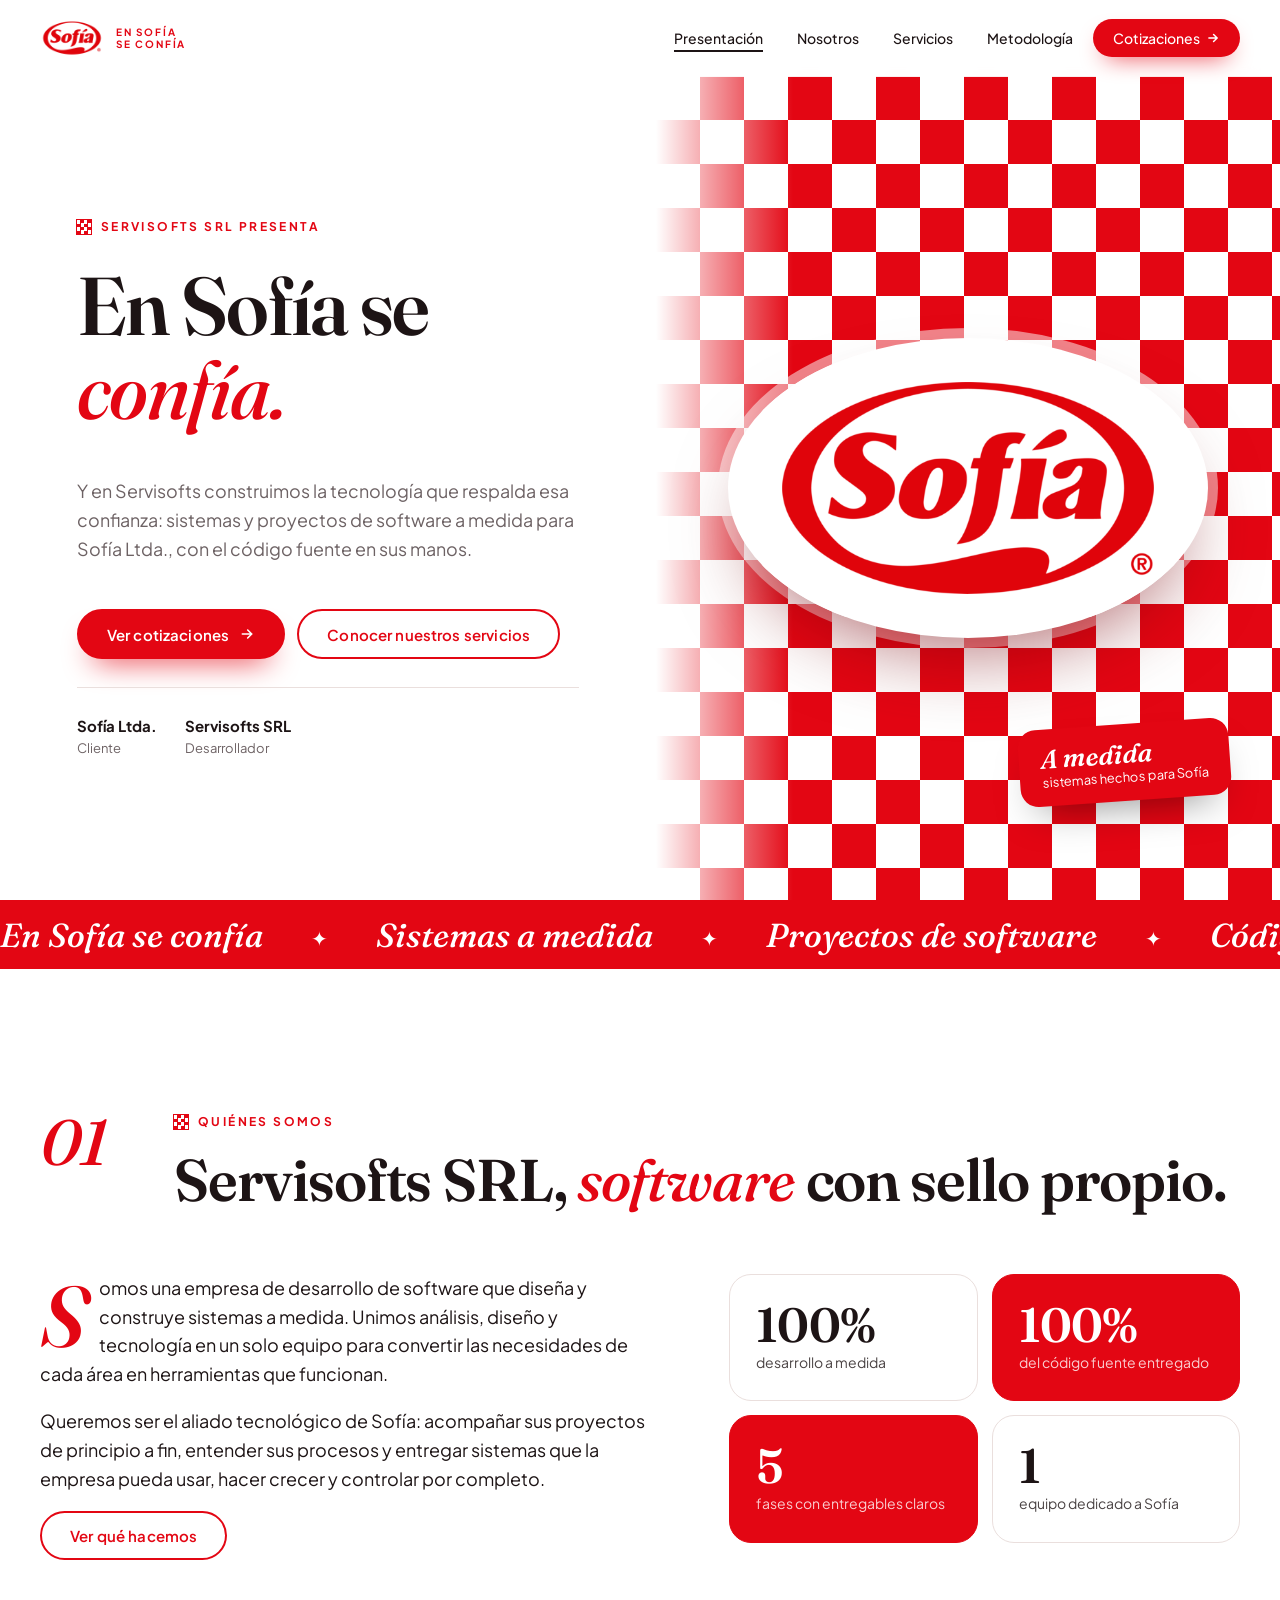
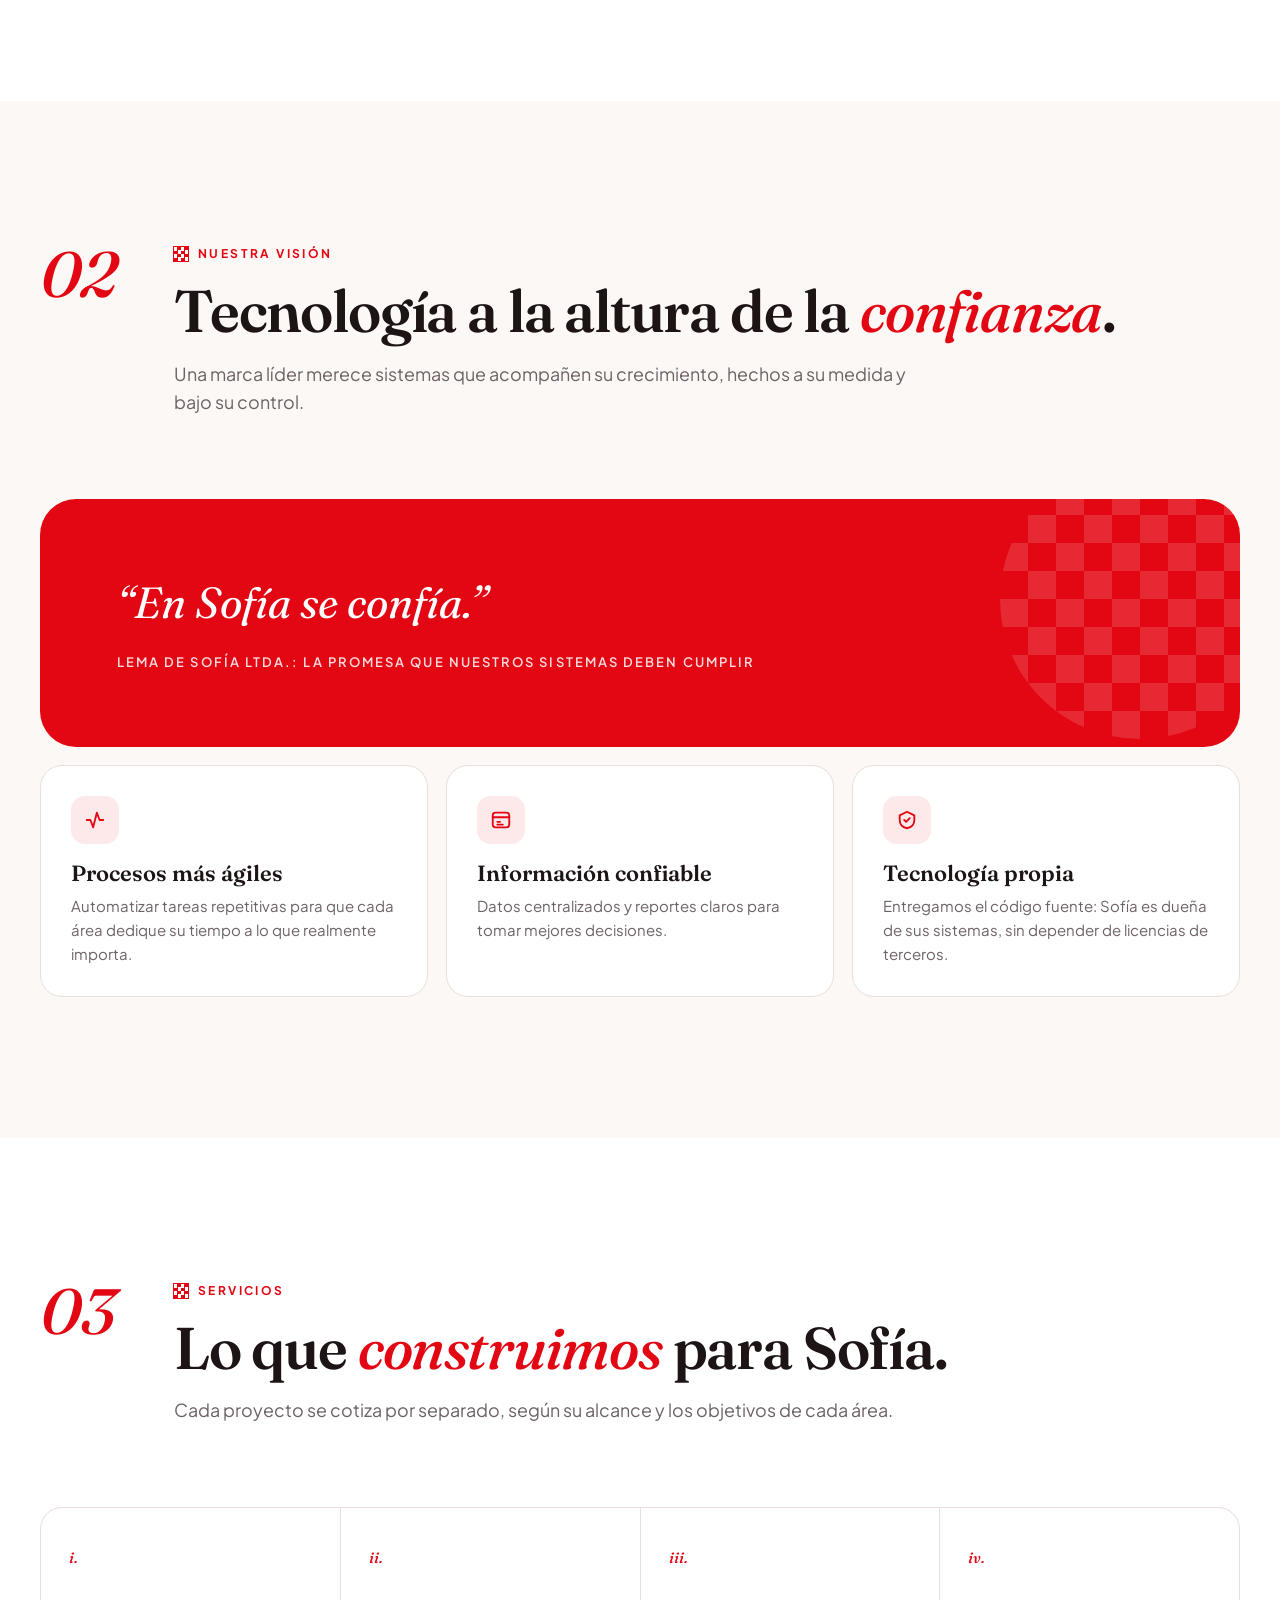
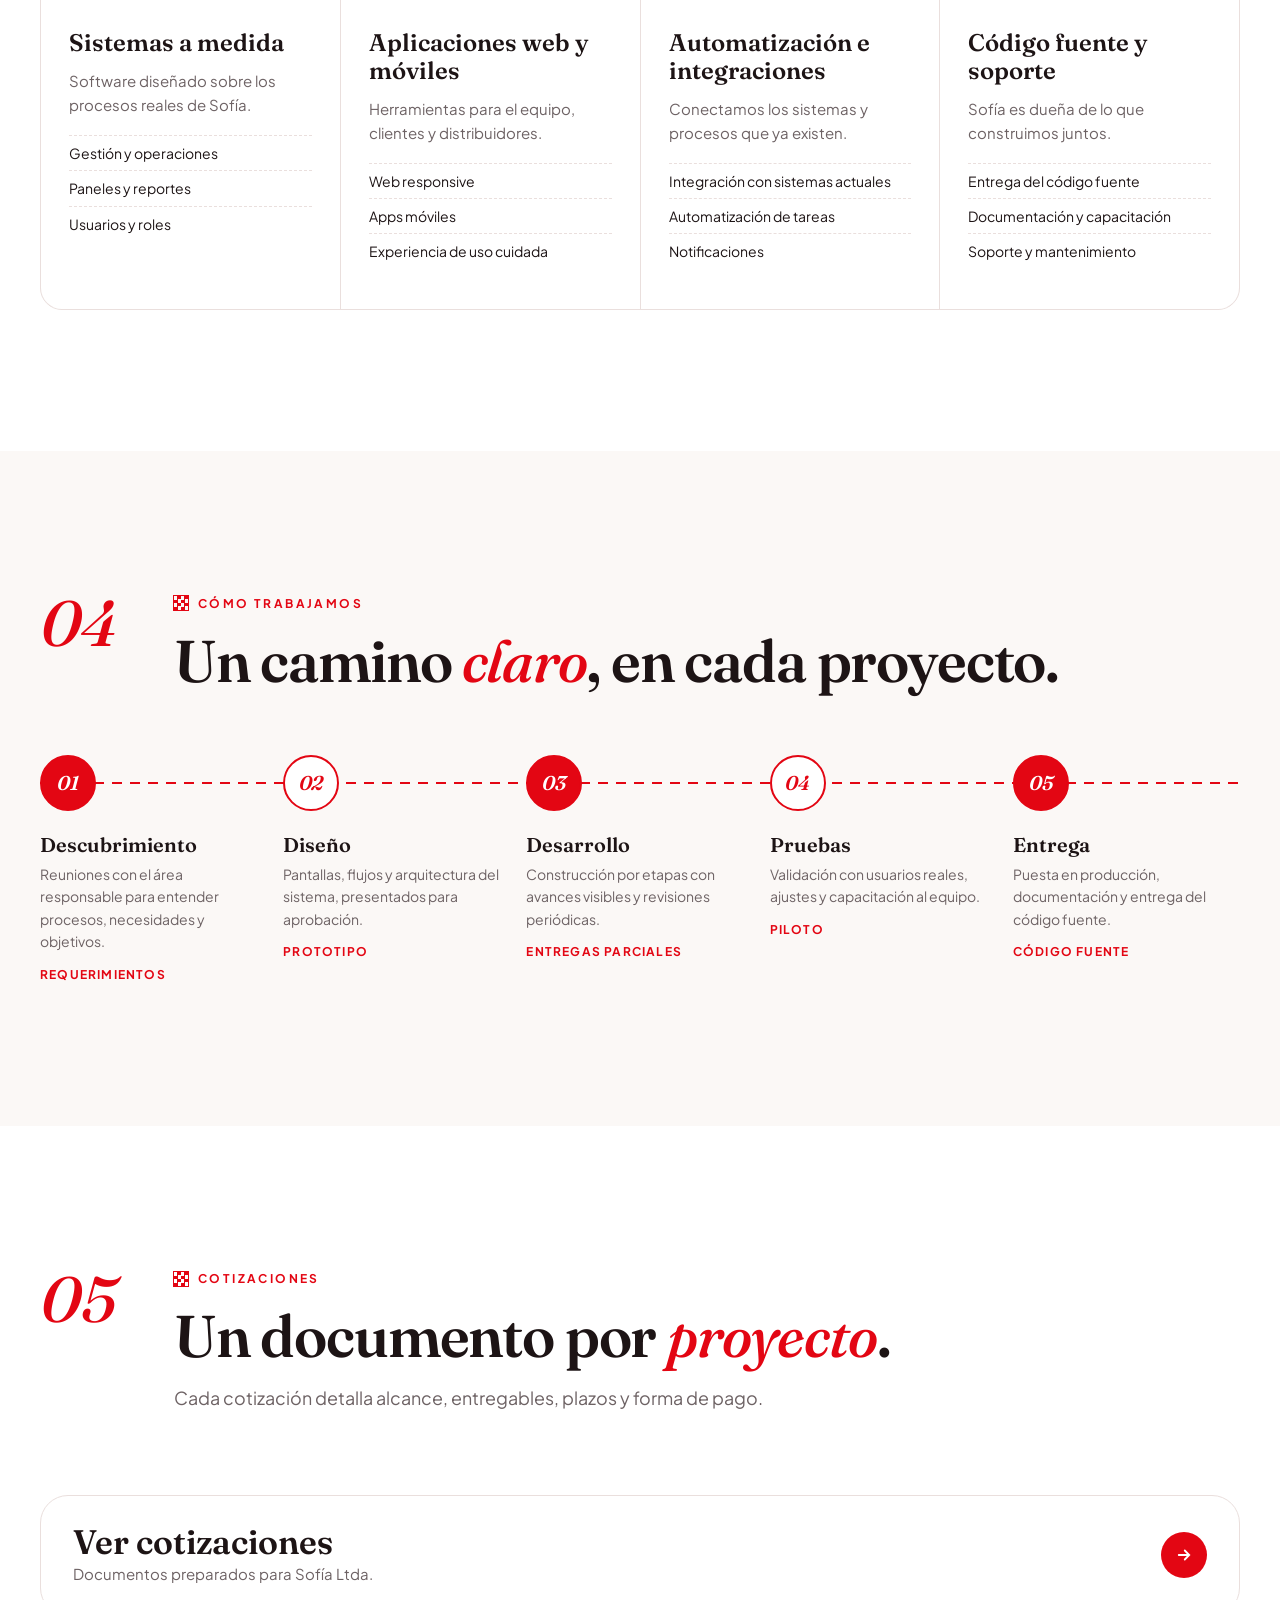
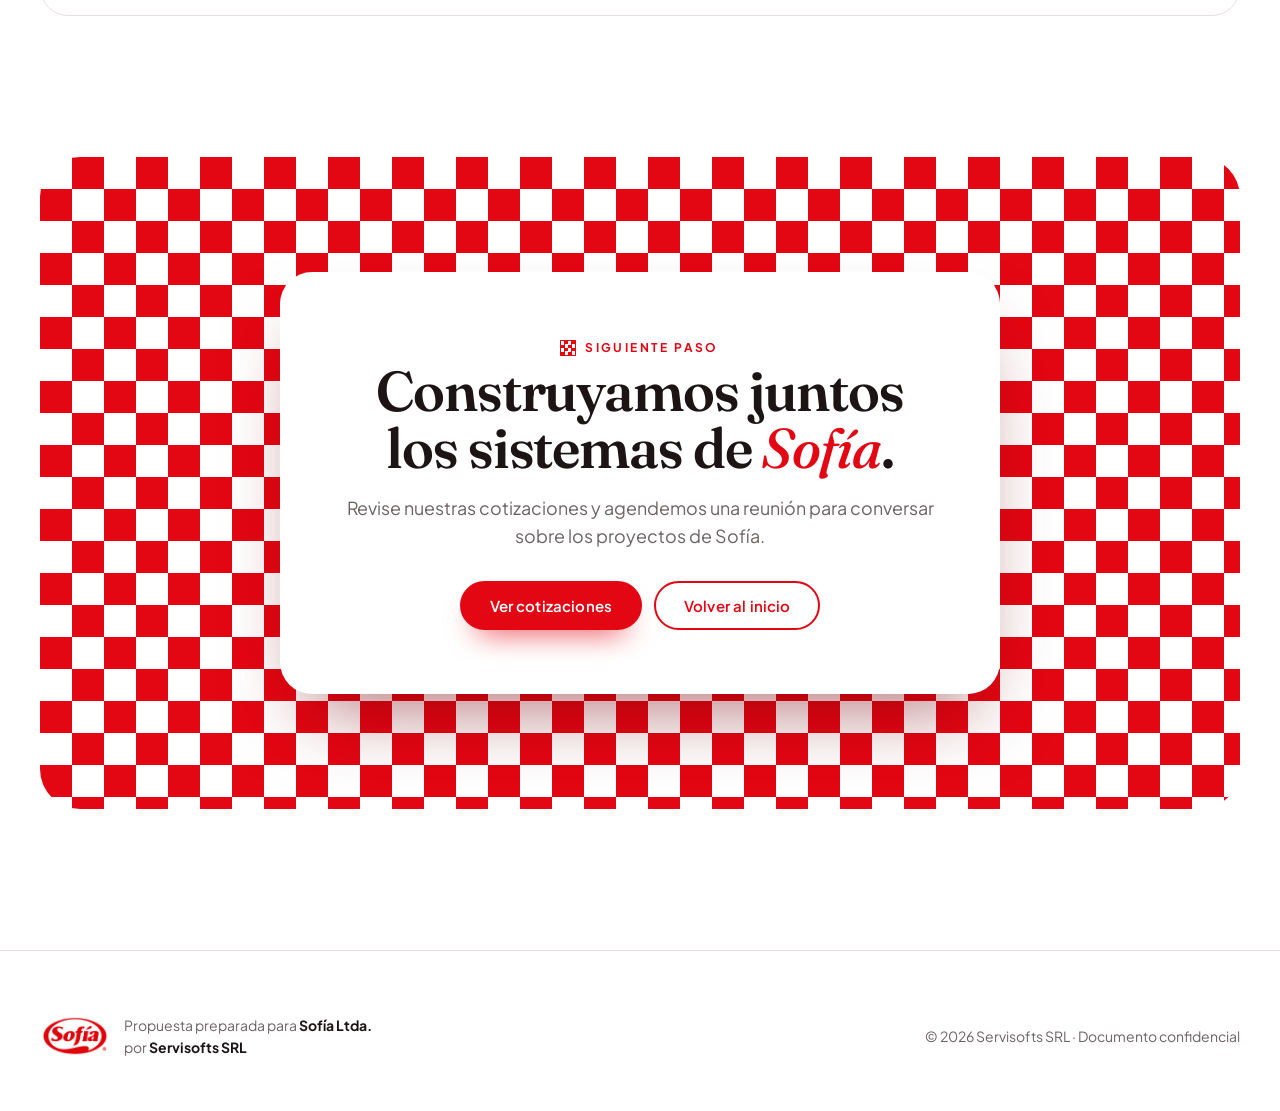
==== index.html @ 91296dd4 "cambios" ====
<!DOCTYPE html>
<html lang="es" translate="no">
<head>
  <meta charset="UTF-8">
  <meta name="google" content="notranslate">
  <meta name="viewport" content="width=device-width, initial-scale=1.0, viewport-fit=cover">
  <title>Servisofts × Sofía | Propuesta</title>
  <meta name="description" content="Servisofts SRL: sistemas y proyectos de software a medida para Sofía Ltda.">
  <link rel="icon" href="image/logo.png">
  <link rel="preconnect" href="https://fonts.googleapis.com">
  <link rel="preconnect" href="https://fonts.gstatic.com" crossorigin>
  <link href="https://fonts.googleapis.com/css2?family=Fraunces:ital,opsz,wght@0,9..144,400..700;1,9..144,400..700&family=Plus+Jakarta+Sans:wght@400;500;600;700&display=swap" rel="stylesheet">
  <link rel="stylesheet" href="style.css">
</head>
<body>

  <!-- ============ NAV ============ -->
  <header class="nav">
    <div class="wrap nav__inner">
      <a class="nav__brand" href="index.html" aria-label="Inicio">
        <img src="image/logo.png" alt="Sofía">
        <small>En Sofía<br>se confía</small>
      </a>

      <button class="nav__toggle" aria-label="Abrir menú" aria-expanded="false">
        <svg width="20" height="20" viewBox="0 0 24 24" fill="none" stroke="currentColor" stroke-width="2.4" stroke-linecap="round"><path d="M4 7h16M4 12h16M4 17h10"/></svg>
      </button>

      <ul class="nav__links">
        <li><a href="#presentacion" aria-current="page">Presentación</a></li>
        <li><a href="#nosotros">Nosotros</a></li>
        <li><a href="#servicios">Servicios</a></li>
        <li><a href="#metodologia">Metodología</a></li>
        <li><a class="nav__cta" href="cotizaciones/index.html">Cotizaciones
            <svg width="14" height="14" viewBox="0 0 24 24" fill="none" stroke="currentColor" stroke-width="2.6" stroke-linecap="round"><path d="M5 12h14M13 6l6 6-6 6"/></svg></a></li>
      </ul>
    </div>
  </header>

  <main>

    <!-- ============ HERO ============ -->
    <section class="hero" id="presentacion">
      <div class="hero__copy">
        <span class="eyebrow reveal">Servisofts SRL presenta</span>
        <h1 class="display hero__title reveal" data-delay="1">
          En Sofía se <em>confía.</em>
        </h1>
        <p class="lead reveal" data-delay="2">
          Y en Servisofts construimos la tecnología que respalda esa confianza: sistemas y proyectos
          de software a medida para Sofía Ltda., con el código fuente en sus manos.
        </p>
        <div class="hero__actions reveal" data-delay="3">
          <a class="btn btn--red" href="cotizaciones/index.html">
            Ver cotizaciones
            <svg width="16" height="16" viewBox="0 0 24 24" fill="none" stroke="currentColor" stroke-width="2.4" stroke-linecap="round"><path d="M5 12h14M13 6l6 6-6 6"/></svg>
          </a>
          <a class="btn btn--ghost" href="#servicios">Conocer nuestros servicios</a>
        </div>
        <div class="hero__meta reveal" data-delay="3">
          <div><b>Sofía Ltda.</b>Cliente</div>
          <div><b>Servisofts SRL</b>Desarrollador</div>
        </div>
      </div>

      <div class="hero__art checker checker--drift" aria-hidden="true">
        <div class="hero__oval"><img src="image/logo.png" alt=""></div>
        <div class="hero__badge"><b>A medida</b>sistemas hechos para Sofía</div>
      </div>
    </section>

    <!-- ============ CINTA ============ -->
    <div class="ribbon" aria-hidden="true">
      <div class="ribbon__track">
        <span>En Sofía se confía</span><span>Sistemas a medida</span><span>Proyectos de software</span><span>Código fuente para Sofía</span><span>Servisofts SRL</span>
        <span>En Sofía se confía</span><span>Sistemas a medida</span><span>Proyectos de software</span><span>Código fuente para Sofía</span><span>Servisofts SRL</span>
      </div>
    </div>

    <!-- ============ NOSOTROS ============ -->
    <section class="section" id="nosotros">
      <div class="wrap">
        <div class="section__head reveal">
          <span class="section__num">01</span>
          <div>
            <span class="eyebrow">Quiénes somos</span>
            <h2 class="display">Servisofts SRL, <em>software</em> con sello propio.</h2>
          </div>
        </div>

        <div class="about">
          <div class="about__text reveal">
            <p>Somos una empresa de desarrollo de software que diseña y construye sistemas a medida. Unimos análisis, diseño y tecnología en un solo equipo para convertir las necesidades de cada área en herramientas que funcionan.</p>
            <p>Queremos ser el aliado tecnológico de Sofía: acompañar sus proyectos de principio a fin, entender sus procesos y entregar sistemas que la empresa pueda usar, hacer crecer y controlar por completo.</p>
            <a class="btn btn--ghost" href="#servicios">Ver qué hacemos</a>
          </div>
          <div class="stats reveal" data-delay="2">
            <div class="stat"><b>100%</b><span>desarrollo a medida</span></div>
            <div class="stat"><b>100%</b><span>del código fuente entregado</span></div>
            <div class="stat"><b>5</b><span>fases con entregables claros</span></div>
            <div class="stat"><b>1</b><span>equipo dedicado a Sofía</span></div>
          </div>
        </div>
      </div>
    </section>

    <!-- ============ VISIÓN ============ -->
    <section class="section section--paper" id="vision">
      <div class="wrap">
        <div class="section__head reveal">
          <span class="section__num">02</span>
          <div>
            <span class="eyebrow">Nuestra visión</span>
            <h2 class="display">Tecnología a la altura de la <em>confianza</em>.</h2>
            <p class="lead">Una marca líder merece sistemas que acompañen su crecimiento, hechos a su medida y bajo su control.</p>
          </div>
        </div>

        <blockquote class="quote reveal">
          <p>“En Sofía se confía.”</p>
          <cite>Lema de Sofía Ltda.: la promesa que nuestros sistemas deben cumplir</cite>
        </blockquote>

        <div class="goals">
          <article class="goal reveal">
            <div class="goal__icon"><svg width="22" height="22" viewBox="0 0 24 24" fill="none" stroke="currentColor" stroke-width="2" stroke-linecap="round" stroke-linejoin="round"><path d="M3 12h4l3 8 4-16 3 8h4"/></svg></div>
            <h3>Procesos más ágiles</h3>
            <p>Automatizar tareas repetitivas para que cada área dedique su tiempo a lo que realmente importa.</p>
          </article>
          <article class="goal reveal" data-delay="1">
            <div class="goal__icon"><svg width="22" height="22" viewBox="0 0 24 24" fill="none" stroke="currentColor" stroke-width="2" stroke-linecap="round" stroke-linejoin="round"><rect x="3" y="4" width="18" height="16" rx="3"/><path d="M3 9h18M8 14h3M8 17h6"/></svg></div>
            <h3>Información confiable</h3>
            <p>Datos centralizados y reportes claros para tomar mejores decisiones.</p>
          </article>
          <article class="goal reveal" data-delay="2">
            <div class="goal__icon"><svg width="22" height="22" viewBox="0 0 24 24" fill="none" stroke="currentColor" stroke-width="2" stroke-linecap="round" stroke-linejoin="round"><path d="M12 3l8 4v5c0 5-3.5 8-8 9-4.5-1-8-4-8-9V7z"/><path d="M9 12l2 2 4-4"/></svg></div>
            <h3>Tecnología propia</h3>
            <p>Entregamos el código fuente: Sofía es dueña de sus sistemas, sin depender de licencias de terceros.</p>
          </article>
        </div>
      </div>
    </section>

    <!-- ============ SERVICIOS ============ -->
    <section class="section" id="servicios">
      <div class="wrap">
        <div class="section__head reveal">
          <span class="section__num">03</span>
          <div>
            <span class="eyebrow">Servicios</span>
            <h2 class="display">Lo que <em>construimos</em> para Sofía.</h2>
            <p class="lead">Cada proyecto se cotiza por separado, según su alcance y los objetivos de cada área.</p>
          </div>
        </div>

        <div class="services reveal">
          <article class="service">
            <span class="service__n">i.</span>
            <h3>Sistemas a medida</h3>
            <p>Software diseñado sobre los procesos reales de Sofía.</p>
            <ul><li>Gestión y operaciones</li><li>Paneles y reportes</li><li>Usuarios y roles</li></ul>
          </article>
          <article class="service">
            <span class="service__n">ii.</span>
            <h3>Aplicaciones web y móviles</h3>
            <p>Herramientas para el equipo, clientes y distribuidores.</p>
            <ul><li>Web responsive</li><li>Apps móviles</li><li>Experiencia de uso cuidada</li></ul>
          </article>
          <article class="service">
            <span class="service__n">iii.</span>
            <h3>Automatización e integraciones</h3>
            <p>Conectamos los sistemas y procesos que ya existen.</p>
            <ul><li>Integración con sistemas actuales</li><li>Automatización de tareas</li><li>Notificaciones</li></ul>
          </article>
          <article class="service">
            <span class="service__n">iv.</span>
            <h3>Código fuente y soporte</h3>
            <p>Sofía es dueña de lo que construimos juntos.</p>
            <ul><li>Entrega del código fuente</li><li>Documentación y capacitación</li><li>Soporte y mantenimiento</li></ul>
          </article>
        </div>
      </div>
    </section>

    <!-- ============ METODOLOGÍA ============ -->
    <section class="section section--paper" id="metodologia">
      <div class="wrap">
        <div class="section__head reveal">
          <span class="section__num">04</span>
          <div>
            <span class="eyebrow">Cómo trabajamos</span>
            <h2 class="display">Un camino <em>claro</em>, en cada proyecto.</h2>
          </div>
        </div>

        <div class="steps">
          <div class="step reveal"><span class="step__dot"></span><h3>Descubrimiento</h3><p>Reuniones con el área responsable para entender procesos, necesidades y objetivos.</p><small>Requerimientos</small></div>
          <div class="step reveal" data-delay="1"><span class="step__dot"></span><h3>Diseño</h3><p>Pantallas, flujos y arquitectura del sistema, presentados para aprobación.</p><small>Prototipo</small></div>
          <div class="step reveal" data-delay="2"><span class="step__dot"></span><h3>Desarrollo</h3><p>Construcción por etapas con avances visibles y revisiones periódicas.</p><small>Entregas parciales</small></div>
          <div class="step reveal" data-delay="3"><span class="step__dot"></span><h3>Pruebas</h3><p>Validación con usuarios reales, ajustes y capacitación al equipo.</p><small>Piloto</small></div>
          <div class="step reveal" data-delay="3"><span class="step__dot"></span><h3>Entrega</h3><p>Puesta en producción, documentación y entrega del código fuente.</p><small>Código fuente</small></div>
        </div>
      </div>
    </section>

    <!-- ============ COTIZACIONES ============ -->
    <section class="section" id="cotizaciones">
      <div class="wrap">
        <div class="section__head reveal">
          <span class="section__num">05</span>
          <div>
            <span class="eyebrow">Cotizaciones</span>
            <h2 class="display">Un documento por <em>proyecto</em>.</h2>
            <p class="lead">Cada cotización detalla alcance, entregables, plazos y forma de pago.</p>
          </div>
        </div>

        <a class="quote-link reveal" href="cotizaciones/index.html">
          <span class="quote-link__text"><b>Ver cotizaciones</b><span>Documentos preparados para Sofía Ltda.</span></span>
          <span class="qcard__arrow"><svg width="18" height="18" viewBox="0 0 24 24" fill="none" stroke="currentColor" stroke-width="2.4" stroke-linecap="round"><path d="M5 12h14M13 6l6 6-6 6"/></svg></span>
        </a>
      </div>
    </section>

    <!-- ============ CTA ============ -->
    <section class="section" style="padding-top:0">
      <div class="wrap">
        <div class="cta checker checker--drift reveal">
          <div class="cta__panel">
            <span class="eyebrow">Siguiente paso</span>
            <h2 class="display">Construyamos juntos los sistemas de <em>Sofía</em>.</h2>
            <p class="lead">Revise nuestras cotizaciones y agendemos una reunión para conversar sobre los proyectos de Sofía.</p>
            <div class="cta__contact">
              <a class="btn btn--red" href="cotizaciones/index.html">Ver cotizaciones</a>
              <a class="btn btn--ghost" href="#presentacion">Volver al inicio</a>
            </div>
          </div>
        </div>
      </div>
    </section>

  </main>

  <footer class="footer">
    <div class="wrap footer__inner">
      <div class="footer__brand">
        <img src="image/logo.png" alt="Sofía">
        <div>Propuesta preparada para <b>Sofía Ltda.</b><br>por <b>Servisofts SRL</b></div>
      </div>
      <div>© <span data-year>2026</span> Servisofts SRL · Documento confidencial</div>
    </div>
  </footer>

  <script src="index.js"></script>
</body>
</html>
---- style.css ----
/* ==========================================================
   Servisofts × Sofía — Propuesta
   Paleta: rojo Sofía + blanco, con el damero del backdrop
   ========================================================== */

:root {
  --red: #e30613;
  --red-deep: #b8000c;
  --red-ink: #7a0008;
  --white: #ffffff;
  --paper: #fbf8f6;
  --ink: #1d1415;
  --muted: #6d6264;
  --line: #eadfdd;
  --radius: 22px;
  --pill: 999px;
  --max: 1200px;
  --display: "Fraunces", Georgia, "Times New Roman", serif;
  --sans: "Plus Jakarta Sans", system-ui, -apple-system, "Segoe UI", sans-serif;
  --ease: cubic-bezier(.2, .7, .1, 1);
  --check: 72px;
}

*, *::before, *::after { box-sizing: border-box; }

html { scroll-behavior: smooth; scroll-padding-top: 90px; }

body {
  margin: 0;
  overflow-x: hidden;
  font-family: var(--sans);
  color: var(--ink);
  background: var(--white);
  line-height: 1.6;
  -webkit-font-smoothing: antialiased;
}

img { max-width: 100%; display: block; }
a { color: inherit; }

.wrap { width: min(var(--max), 100% - 40px); margin-inline: auto; }

/* ---------- Damero (patrón del backdrop) ---------- */
.checker {
  background:
    conic-gradient(var(--red) 25%, var(--white) 0 50%, var(--red) 0 75%, var(--white) 0)
    0 0 / var(--check) var(--check);
}
.checker--drift { animation: drift 18s linear infinite; }
@keyframes drift { to { background-position: var(--check) var(--check); } }

/* ---------- Navegación ---------- */
.nav {
  position: fixed;
  inset: 0 0 auto 0;
  z-index: 50;
  padding-top: env(safe-area-inset-top, 0px);
  background: rgba(255, 255, 255, .86);
  backdrop-filter: saturate(1.4) blur(14px);
  -webkit-backdrop-filter: saturate(1.4) blur(14px);
  border-bottom: 1px solid transparent;
  transition: border-color .3s, box-shadow .3s;
}
.nav.is-scrolled { border-color: var(--line); box-shadow: 0 8px 30px -18px rgba(122, 0, 8, .35); }

.nav__inner {
  display: flex;
  align-items: center;
  gap: 28px;
  height: 76px;
}
.nav__brand { display: flex; align-items: center; gap: 12px; text-decoration: none; }
.nav__brand img { width: 64px; height: auto; margin: -8px 0; }
.nav__brand small {
  font-size: 10px;
  letter-spacing: .18em;
  text-transform: uppercase;
  color: var(--red);
  font-weight: 700;
  line-height: 1.25;
}

.nav__links {
  display: flex;
  align-items: center;
  gap: 6px;
  margin-left: auto;
  list-style: none;
  padding: 0;
  margin-block: 0;
}
.nav__links > li { position: relative; }
.nav__links a,
.nav__links button {
  display: inline-flex;
  align-items: center;
  gap: 6px;
  padding: 10px 14px;
  font: 500 14px/1 var(--sans);
  color: var(--ink);
  text-decoration: none;
  background: none;
  border: 0;
  border-radius: var(--pill);
  cursor: pointer;
  transition: color .2s, background .2s;
}
.nav__links a:hover,
.nav__links button:hover { color: var(--red); }
.nav__links a[aria-current="page"] {
  text-decoration: underline;
  text-underline-offset: 6px;
  text-decoration-thickness: 2px;
}

.nav__cta {
  background: var(--red) !important;
  color: var(--white) !important;
  padding: 12px 20px !important;
  box-shadow: 0 10px 24px -12px var(--red);
}
.nav__cta:hover { background: var(--red-deep) !important; }
.nav__cta svg { transition: transform .3s var(--ease); }
.has-menu.is-open .nav__cta svg { transform: rotate(180deg); }

/* Menú desplegable de cotizaciones */
.menu {
  position: absolute;
  right: 0;
  top: calc(100% + 12px);
  width: 340px;
  padding: 10px;
  background: var(--white);
  border: 1px solid var(--line);
  border-radius: 18px;
  box-shadow: 0 30px 60px -30px rgba(122, 0, 8, .45);
  opacity: 0;
  visibility: hidden;
  transform: translateY(-6px);
  transition: opacity .25s, transform .25s var(--ease), visibility .25s;
}
.has-menu.is-open .menu { opacity: 1; visibility: visible; transform: none; }
.menu__head {
  padding: 10px 12px 12px;
  font-size: 11px;
  letter-spacing: .16em;
  text-transform: uppercase;
  color: var(--muted);
  font-weight: 700;
}
.menu a {
  display: grid !important;
  grid-template-columns: 40px 1fr;
  gap: 12px;
  align-items: center;
  padding: 10px 12px !important;
  border-radius: 12px !important;
  line-height: 1.3 !important;
}
.menu a:hover { background: var(--paper); color: var(--ink) !important; }
.menu a b { display: block; font-weight: 600; font-size: 14px; }
.menu a span { font-size: 12px; color: var(--muted); }
.menu__num {
  width: 40px;
  height: 40px;
  border-radius: 12px;
  display: grid;
  place-items: center;
  font: italic 600 16px var(--display);
  color: var(--white);
  background: var(--red);
}
.menu__all {
  display: flex !important;
  justify-content: center;
  margin-top: 6px;
  color: var(--red) !important;
  font-weight: 600 !important;
  border-top: 1px solid var(--line);
  border-radius: 0 !important;
  padding-top: 14px !important;
}
.menu__all:hover { background: none !important; }

.nav__toggle {
  display: none;
  margin-left: auto;
  width: 44px;
  height: 44px;
  border: 0;
  border-radius: 50%;
  background: var(--red);
  color: var(--white);
  cursor: pointer;
}

/* ---------- Botones ---------- */
.btn {
  display: inline-flex;
  align-items: center;
  gap: 10px;
  padding: 15px 28px;
  font: 600 15px/1 var(--sans);
  letter-spacing: .01em;
  border-radius: var(--pill);
  text-decoration: none;
  border: 2px solid var(--red);
  transition: background .25s, color .25s, transform .25s var(--ease), box-shadow .25s;
}
.btn--red { background: var(--red); color: var(--white); box-shadow: 0 16px 30px -16px var(--red); }
.btn--red:hover { background: var(--red-deep); border-color: var(--red-deep); transform: translateY(-2px); }
.btn--ghost { color: var(--red); background: var(--white); }
.btn--ghost:hover { background: var(--red); color: var(--white); }
.btn--white { background: var(--white); color: var(--red); border-color: var(--white); }
.btn--white:hover { transform: translateY(-2px); box-shadow: 0 16px 30px -16px rgba(0, 0, 0, .5); }

/* ---------- Tipografía ---------- */
.eyebrow {
  display: inline-flex;
  align-items: center;
  gap: 10px;
  font-size: 12px;
  font-weight: 700;
  letter-spacing: .2em;
  text-transform: uppercase;
  color: var(--red);
}
.eyebrow::before {
  content: "";
  width: 14px;
  height: 14px;
  background:
    conic-gradient(var(--red) 25%, transparent 0 50%, var(--red) 0 75%, transparent 0) 0 0 / 7px 7px;
  outline: 1px solid var(--red);
}

.display {
  font-family: var(--display);
  font-weight: 600;
  letter-spacing: -.02em;
  line-height: 1.02;
  margin: 0;
}
.display em { font-style: italic; color: var(--red); font-weight: 500; }

.lead { font-size: clamp(16px, 1.4vw, 19px); color: var(--muted); max-width: 58ch; }

/* ---------- Hero ---------- */
.hero {
  position: relative;
  min-height: 100svh;
  display: grid;
  grid-template-columns: minmax(0, 1.05fr) minmax(0, 1fr);
  padding-top: 76px;
  overflow: hidden;
}
.hero__copy {
  display: flex;
  flex-direction: column;
  justify-content: center;
  gap: 28px;
  padding: 60px clamp(20px, 6vw, 90px);
}
.hero__title { font-size: clamp(44px, 6.4vw, 96px); }
.hero__meta {
  display: flex;
  flex-wrap: wrap;
  gap: 28px;
  padding-top: 26px;
  border-top: 1px solid var(--line);
  font-size: 13px;
  color: var(--muted);
}
.hero__meta b { display: block; color: var(--ink); font-size: 15px; }
.hero__actions { display: flex; flex-wrap: wrap; gap: 12px; }

.hero__art { position: relative; --check: 88px; }
.hero__art::after {
  content: "";
  position: absolute;
  inset: 0;
  background: linear-gradient(90deg, var(--white) 0%, rgba(255, 255, 255, 0) 22%);
  pointer-events: none;
}
.hero__oval {
  position: absolute;
  left: 50%;
  top: 50%;
  width: min(78%, 480px);
  aspect-ratio: 1.6;
  translate: -50% -50%;
  display: grid;
  place-items: center;
  background: var(--white);
  border-radius: 50%;
  box-shadow: 0 40px 80px -30px rgba(122, 0, 8, .6), 0 0 0 10px rgba(255, 255, 255, .5);
  z-index: 1;
  overflow: hidden;
  animation: float 7s ease-in-out infinite;
}
.hero__oval img {
  position: absolute;
  inset: 0;
  width: 100%;
  height: 100%;
  object-fit: cover;          /* recorta el blanco sobrante del PNG cuadrado */
  transform: scale(.86);      /* margen para que el óvalo del logo respire */
}
@keyframes float { 50% { transform: translateY(-12px) rotate(-1.5deg); } }

.hero__badge {
  position: absolute;
  z-index: 2;
  right: 8%;
  bottom: 12%;
  padding: 16px 22px;
  background: var(--red);
  color: var(--white);
  border-radius: 18px;
  font-size: 13px;
  line-height: 1.3;
  box-shadow: 0 20px 40px -20px rgba(0, 0, 0, .5);
  rotate: -4deg;
}
.hero__badge b { display: block; font: italic 600 26px/1.1 var(--display); }

/* ---------- Cinta ---------- */
.ribbon {
  background: var(--red);
  color: var(--white);
  overflow: hidden;
  padding: 18px 0;
}
.ribbon__track {
  display: flex;
  gap: 48px;
  width: max-content;
  animation: marquee 32s linear infinite;
  font: italic 500 clamp(22px, 2.6vw, 34px)/1 var(--display);
  white-space: nowrap;
}
.ribbon__track span::after { content: "✦"; margin-left: 48px; font-style: normal; font-size: .6em; vertical-align: middle; }
@keyframes marquee { to { transform: translateX(-50%); } }

/* ---------- Secciones ---------- */
.section { padding-block: clamp(80px, 11vw, 150px); }
.section--paper { background: var(--paper); }
.section__head {
  display: grid;
  grid-template-columns: 110px 1fr;
  gap: 24px;
  margin-bottom: 64px;
}
.section__num {
  font: italic 500 64px/1 var(--display);
  color: var(--red);
  -webkit-text-stroke: 0;
}
.section__head h2 { font-size: clamp(34px, 4.6vw, 64px); margin-top: 14px; }
.section__head .lead { margin-top: 18px; }

/* Nosotros */
.about {
  display: grid;
  grid-template-columns: 1.2fr 1fr;
  gap: clamp(30px, 6vw, 80px);
  align-items: start;
}
.about__text p { font-size: 18px; margin: 0 0 18px; }
.about__text p:first-child::first-letter {
  float: left;
  font: italic 600 86px/.8 var(--display);
  color: var(--red);
  margin: 8px 12px 0 0;
}
.stats { display: grid; grid-template-columns: 1fr 1fr; gap: 14px; }
.stat {
  padding: 26px;
  border-radius: var(--radius);
  background: var(--white);
  border: 1px solid var(--line);
}
.stat:nth-child(2), .stat:nth-child(3) { background: var(--red); color: var(--white); border-color: var(--red); }
.stat b { display: block; font: 600 48px/1 var(--display); letter-spacing: -.02em; }
.stat span { font-size: 14px; opacity: .8; }

/* Reto / citas */
.quote {
  position: relative;
  margin: 0;
  padding: clamp(40px, 6vw, 80px);
  border-radius: 36px;
  color: var(--white);
  background: var(--red);
  overflow: hidden;
}
.quote::before {
  content: "";
  position: absolute;
  right: -40px;
  top: -40px;
  width: 280px;
  height: 280px;
  --check: 56px;
  background:
    conic-gradient(rgba(255,255,255,.14) 25%, transparent 0 50%, rgba(255,255,255,.14) 0 75%, transparent 0)
    0 0 / var(--check) var(--check);
  border-radius: 50%;
}
.quote p {
  position: relative;
  margin: 0;
  font: italic 400 clamp(26px, 3.4vw, 46px)/1.2 var(--display);
  max-width: 24ch;
}
.quote cite { position: relative; display: block; margin-top: 26px; font: normal 600 13px var(--sans); letter-spacing: .16em; text-transform: uppercase; opacity: .85; }

.goals { display: grid; grid-template-columns: repeat(3, 1fr); gap: 18px; margin-top: 18px; }
.goal { padding: 30px; border: 1px solid var(--line); border-radius: var(--radius); background: var(--white); }
.goal h3 { margin: 16px 0 8px; font: 600 22px/1.2 var(--display); }
.goal p { margin: 0; color: var(--muted); font-size: 15px; }
.goal__icon {
  width: 48px; height: 48px;
  display: grid; place-items: center;
  border-radius: 14px;
  background: #fde9ea;
  color: var(--red);
}

/* Servicios */
.services { display: grid; grid-template-columns: repeat(4, 1fr); gap: 1px; background: var(--line); border: 1px solid var(--line); border-radius: var(--radius); overflow: hidden; }
.service {
  position: relative;
  padding: 36px 28px 40px;
  background: var(--white);
  transition: background .35s, color .35s;
  isolation: isolate;
}
.service::after {
  content: "";
  position: absolute;
  inset: auto 0 0 0;
  height: 6px;
  --check: 12px;
  background: conic-gradient(var(--red) 25%, var(--white) 0 50%, var(--red) 0 75%, var(--white) 0) 0 0 / var(--check) var(--check);
  transform: scaleX(0);
  transform-origin: left;
  transition: transform .5s var(--ease);
}
.service:hover::after { transform: scaleX(1); }
.service__n { font: italic 500 15px var(--display); color: var(--red); }
.service h3 { font: 600 24px/1.15 var(--display); margin: 60px 0 12px; }
.service p { margin: 0; font-size: 15px; color: var(--muted); }
.service ul { margin: 18px 0 0; padding: 0; list-style: none; font-size: 14px; }
.service li { padding: 6px 0; border-top: 1px dashed var(--line); }

/* Metodología */
.steps { position: relative; display: grid; grid-template-columns: repeat(5, 1fr); gap: 16px; counter-reset: step; }
.steps::before {
  content: "";
  position: absolute;
  left: 0; right: 0; top: 27px;
  height: 2px;
  background: repeating-linear-gradient(90deg, var(--red) 0 10px, transparent 10px 18px);
}
.step { position: relative; counter-increment: step; }
.step__dot {
  width: 56px; height: 56px;
  display: grid; place-items: center;
  border-radius: 50%;
  background: var(--white);
  border: 2px solid var(--red);
  color: var(--red);
  font: italic 600 20px var(--display);
}
.step:nth-child(odd) .step__dot { background: var(--red); color: var(--white); }
.step__dot::before { content: counter(step, decimal-leading-zero); }
.step h3 { margin: 22px 0 6px; font: 600 20px/1.2 var(--display); }
.step p { margin: 0; font-size: 14px; color: var(--muted); }
.step small { display: inline-block; margin-top: 12px; font-size: 12px; font-weight: 700; letter-spacing: .1em; text-transform: uppercase; color: var(--red); }

/* Tarjetas de cotización */
.quotes-grid { display: grid; grid-template-columns: repeat(auto-fill, minmax(290px, 1fr)); gap: 20px; }
.qcard {
  position: relative;
  display: flex;
  flex-direction: column;
  gap: 16px;
  min-height: 320px;
  padding: 30px;
  border-radius: 28px;
  background: var(--white);
  border: 1px solid var(--line);
  text-decoration: none;
  overflow: hidden;
  transition: transform .4s var(--ease), box-shadow .4s, border-color .4s;
}
.qcard:hover { transform: translateY(-6px); border-color: var(--red); box-shadow: 0 30px 60px -30px rgba(122, 0, 8, .45); }
.qcard__top { display: flex; justify-content: space-between; align-items: center; }
.qcard__code { font-size: 12px; font-weight: 700; letter-spacing: .14em; color: var(--muted); }
.tag {
  padding: 6px 12px;
  font-size: 11px;
  font-weight: 700;
  letter-spacing: .1em;
  text-transform: uppercase;
  border-radius: var(--pill);
  background: #fde9ea;
  color: var(--red);
}
.tag--solid { background: var(--red); color: var(--white); }
.tag--muted { background: var(--paper); color: var(--muted); }
.qcard h3 { margin: 0; font: 600 28px/1.1 var(--display); }
.qcard p { margin: 0; color: var(--muted); font-size: 15px; }
.qcard__foot { margin-top: auto; display: flex; align-items: end; justify-content: space-between; padding-top: 18px; border-top: 1px solid var(--line); }
.qcard__price small { display: block; font-size: 12px; color: var(--muted); }
.qcard__price b { font: 600 26px var(--display); color: var(--red); }
.qcard__arrow {
  width: 46px; height: 46px;
  display: grid; place-items: center;
  border-radius: 50%;
  background: var(--red);
  color: var(--white);
  transition: transform .4s var(--ease);
}
.qcard:hover .qcard__arrow { transform: rotate(-45deg); }
.qcard--soon { background: var(--paper); border-style: dashed; pointer-events: none; }
.qcard--soon h3, .qcard--soon .qcard__price b { color: var(--muted); }
.qcard--soon .qcard__arrow { background: var(--line); }

.quote-link {
  display: flex;
  align-items: center;
  justify-content: space-between;
  gap: 20px;
  padding: 28px 32px;
  border-radius: 28px;
  border: 1px solid var(--line);
  text-decoration: none;
  transition: border-color .4s, box-shadow .4s, transform .4s var(--ease);
}
.quote-link:hover { transform: translateY(-4px); border-color: var(--red); box-shadow: 0 30px 60px -30px rgba(122, 0, 8, .45); }
.quote-link b { display: block; font: 600 clamp(24px, 3vw, 34px)/1.1 var(--display); }
.quote-link__text span { color: var(--muted); font-size: 15px; }
.quote-link:hover .qcard__arrow { transform: rotate(-45deg); }

/* CTA final */
.cta {
  position: relative;
  padding: clamp(60px, 9vw, 120px) clamp(24px, 6vw, 90px);
  border-radius: 40px;
  overflow: hidden;
  text-align: center;
  --check: 64px;
}
.cta__panel {
  position: relative;
  max-width: 720px;
  margin-inline: auto;
  padding: clamp(36px, 6vw, 64px);
  background: var(--white);
  border-radius: 32px;
  box-shadow: 0 40px 80px -30px rgba(122, 0, 8, .6);
}
.cta__panel h2 { font-size: clamp(32px, 4.4vw, 56px); }
.cta__panel .lead { margin: 18px auto 30px; }
.cta__contact { display: flex; flex-wrap: wrap; justify-content: center; gap: 12px; }

/* ---------- Footer ---------- */
.footer { padding: 50px 0 calc(40px + env(safe-area-inset-bottom, 0px)); border-top: 1px solid var(--line); font-size: 14px; color: var(--muted); }
.footer__inner { display: flex; flex-wrap: wrap; justify-content: space-between; align-items: center; gap: 20px; }
.footer__brand { display: flex; align-items: center; gap: 14px; }
.footer__brand img { width: 70px; }
.footer b { color: var(--ink); }

/* ---------- Páginas internas (cotizaciones) ---------- */
.page-hero {
  position: relative;
  padding: 150px 0 70px;
  overflow: hidden;
}
.page-hero__strip {
  position: absolute;
  right: 0; top: 76px; bottom: 0;
  width: 34%;
  --check: 60px;
  mask-image: linear-gradient(90deg, transparent, #000 60%);
  -webkit-mask-image: linear-gradient(90deg, transparent, #000 60%);
}
.page-hero h1 { font-size: clamp(42px, 6vw, 84px); max-width: 14ch; margin-top: 18px; position: relative; }
.page-hero .lead { margin-top: 18px; position: relative; }
.breadcrumb { font-size: 13px; color: var(--muted); position: relative; }
.breadcrumb a { color: var(--red); text-decoration: none; }

/* Documento de cotización */
.doc {
  display: grid;
  grid-template-columns: 1fr 340px;
  gap: 30px;
  align-items: start;
}
.doc__main { display: grid; gap: 24px; }
.card {
  padding: clamp(24px, 4vw, 40px);
  background: var(--white);
  border: 1px solid var(--line);
  border-radius: 28px;
}
.card h2 { margin: 0 0 18px; font: 600 28px/1.15 var(--display); }
.card h2 em { color: var(--red); }
.card p { margin: 0 0 12px; }
.card ul.check { margin: 0; padding: 0; list-style: none; display: grid; gap: 10px; }
.card ul.check li { position: relative; padding-left: 34px; }
.card ul.check li::before {
  content: "";
  position: absolute;
  left: 0; top: 2px;
  width: 22px; height: 22px;
  border-radius: 50%;
  background: var(--red) url("data:image/svg+xml,%3Csvg xmlns='http://www.w3.org/2000/svg' viewBox='0 0 24 24' fill='none' stroke='white' stroke-width='3' stroke-linecap='round' stroke-linejoin='round'%3E%3Cpath d='M5 12l5 5L20 7'/%3E%3C/svg%3E") center / 12px no-repeat;
}

.doc__meta { display: grid; grid-template-columns: repeat(auto-fit, minmax(160px, 1fr)); gap: 18px; }
.doc__meta div { padding: 18px 20px; border-radius: 16px; background: var(--paper); }
.doc__meta small { display: block; font-size: 11px; letter-spacing: .14em; text-transform: uppercase; color: var(--muted); font-weight: 700; }
.doc__meta b { font-size: 16px; }

.table-wrap { overflow-x: auto; margin: 0 -8px; }
table.items { width: 100%; min-width: 560px; border-collapse: collapse; font-size: 15px; }
.items th {
  text-align: left;
  font-size: 11px;
  letter-spacing: .14em;
  text-transform: uppercase;
  color: var(--muted);
  padding: 12px 8px;
  border-bottom: 2px solid var(--red);
}
.items td { padding: 18px 8px; border-bottom: 1px solid var(--line); vertical-align: top; }
.items td:nth-child(2) { white-space: nowrap; }
.items td small { display: block; color: var(--muted); font-size: 13px; margin-top: 2px; }
.items .num { text-align: right; white-space: nowrap; font-variant-numeric: tabular-nums; }
.items tr.is-optional td { color: var(--muted); }
.items label { display: inline-flex; align-items: center; gap: 8px; cursor: pointer; }
.items input[type="checkbox"] { accent-color: var(--red); width: 18px; height: 18px; }

.summary { position: sticky; top: 100px; overflow: hidden; padding: 0; }
.summary__head { padding: 28px 30px; color: var(--white); background: var(--red); position: relative; overflow: hidden; }
.summary__head::after {
  content: "";
  position: absolute;
  right: -30px; top: -30px;
  width: 140px; height: 140px;
  background: conic-gradient(rgba(255,255,255,.16) 25%, transparent 0 50%, rgba(255,255,255,.16) 0 75%, transparent 0) 0 0 / 28px 28px;
  border-radius: 50%;
}
.summary__head small { font-size: 11px; letter-spacing: .16em; text-transform: uppercase; opacity: .85; font-weight: 700; }
.summary__head b { display: block; font: 600 34px/1.1 var(--display); margin-top: 8px; font-variant-numeric: tabular-nums; white-space: nowrap; }
.summary__body { padding: 24px 30px 30px; display: grid; gap: 12px; font-size: 14px; }
.summary__row { display: flex; justify-content: space-between; gap: 10px; }
.summary__row span:last-child { font-weight: 600; font-variant-numeric: tabular-nums; }
.summary__row--monthly { flex-direction: column; gap: 2px; padding: 12px 14px; border-radius: 12px; background: #fde9ea; color: var(--red-ink); }
.summary__row--monthly small { display: block; font-size: 12px; opacity: .75; }
.summary__row--monthly span:last-child { font: 600 20px var(--display); }
.summary__row--monthly span:last-child { color: var(--red); }
.summary__body hr { border: 0; border-top: 1px dashed var(--line); margin: 6px 0; width: 100%; }
.summary__body .btn { justify-content: center; }
.summary__note { font-size: 12px; color: var(--muted); margin: 0; }

.payments { display: grid; grid-template-columns: repeat(3, 1fr); gap: 14px; }
.payment { padding: 22px; border-radius: 18px; border: 1px solid var(--line); }
.payment b { display: block; font: 600 34px/1 var(--display); color: var(--red); }
.payment span { font-size: 14px; color: var(--muted); }

.sign { display: grid; grid-template-columns: 1fr 1fr; gap: 30px; margin-top: 30px; }
.sign div { padding-top: 60px; border-top: 1px solid var(--ink); font-size: 13px; color: var(--muted); }
.sign b { display: block; color: var(--ink); font-size: 15px; }

/* ---------- Casos reales: audios y chats ---------- */
.card__lead { color: var(--muted); max-width: 62ch; }
.card__sub {
  margin: 30px 0 14px;
  font-size: 12px;
  font-weight: 700;
  letter-spacing: .16em;
  text-transform: uppercase;
  color: var(--red);
}
.card__note { margin: 14px 0 0 !important; font-size: 12px; color: var(--muted); }

.audios { display: grid; gap: 10px; }
.audio {
  display: grid;
  grid-template-columns: 150px minmax(0, 1fr);
  align-items: center;
  gap: 16px;
  margin: 0;
  padding: 12px 16px;
  border-radius: 16px;
  background: var(--paper);
}
.audio figcaption b { display: block; font-size: 15px; }
.audio figcaption span { font-size: 12px; color: var(--muted); }
.audio audio { width: 100%; height: 40px; accent-color: var(--red); }

.tabs__bar { display: flex; flex-wrap: wrap; gap: 8px; margin-bottom: 16px; }
.tabs__bar button {
  padding: 10px 18px;
  font: 600 13px var(--sans);
  color: var(--red);
  background: var(--white);
  border: 2px solid var(--red);
  border-radius: var(--pill);
  cursor: pointer;
  transition: background .2s, color .2s;
}
.tabs__bar button[aria-selected="true"] { background: var(--red); color: var(--white); }

.chat__stats { display: grid; grid-template-columns: repeat(3, minmax(0, 1fr)); gap: 10px; margin-bottom: 14px; }
.chat__stats div { padding: 14px 16px; border-radius: 14px; border: 1px solid var(--line); }
.chat__stats div:first-child { background: var(--red); border-color: var(--red); color: var(--white); }
.chat__stats b { display: block; font: 600 22px/1.15 var(--display); }
.chat__stats span { font-size: 12px; opacity: .8; }

.chat {
  display: flex;
  flex-direction: column;
  gap: 8px;
  max-height: 560px;
  overflow-y: auto;
  padding: 20px;
  border-radius: 20px;
  background:
    conic-gradient(rgba(227, 6, 19, .035) 25%, transparent 0 50%, rgba(227, 6, 19, .035) 0 75%, transparent 0) 0 0 / 36px 36px,
    var(--paper);
  border: 1px solid var(--line);
}
.chat__msg {
  position: relative;
  max-width: min(78%, 440px);
  padding: 8px 12px 20px;
  border-radius: 14px;
  font-size: 14px;
  line-height: 1.45;
  box-shadow: 0 1px 1px rgba(0, 0, 0, .06);
}
.chat__msg--in { align-self: flex-start; background: var(--white); border-top-left-radius: 4px; }
.chat__msg--out { align-self: flex-end; background: #fde9ea; border-top-right-radius: 4px; }
.chat__msg--a { background: var(--red); color: var(--white); }
.chat__who { display: block; font-size: 11px; font-weight: 700; letter-spacing: .04em; color: var(--red); margin-bottom: 2px; }
.chat__msg--a .chat__who { color: rgba(255, 255, 255, .85); }
.chat__text { white-space: pre-line; overflow-wrap: anywhere; }
.chat__msg time { position: absolute; right: 10px; bottom: 4px; font-size: 10px; opacity: .6; }
.chat__voice { display: inline-flex; align-items: center; gap: 6px; font-style: italic; color: var(--muted); }

@media (max-width: 560px) {
  .audio { grid-template-columns: minmax(0, 1fr); gap: 8px; }
  .chat__stats { grid-template-columns: minmax(0, 1fr); }
  .chat { padding: 12px; }
  .chat__msg { max-width: 90%; }
}

/* ---------- Animación de entrada ---------- */
.reveal { opacity: 0; transform: translateY(28px); transition: opacity .9s var(--ease), transform .9s var(--ease); }
.reveal.is-in { opacity: 1; transform: none; }
.reveal[data-delay="1"] { transition-delay: .1s; }
.reveal[data-delay="2"] { transition-delay: .2s; }
.reveal[data-delay="3"] { transition-delay: .3s; }

@media (prefers-reduced-motion: reduce) {
  *, *::before, *::after { animation: none !important; transition: none !important; }
  .reveal { opacity: 1; transform: none; }
}

/* ---------- Responsive ---------- */
@media (max-width: 1020px) {
  .services { grid-template-columns: repeat(2, 1fr); }
  .steps { grid-template-columns: 1fr; gap: 28px; }
  .steps::before { left: 27px; right: auto; top: 0; bottom: 0; width: 2px; height: auto; background: repeating-linear-gradient(180deg, var(--red) 0 10px, transparent 10px 18px); }
  .step { display: grid; grid-template-columns: 56px 1fr; column-gap: 20px; }
  .step h3 { margin-top: 4px; }
  .step > :not(.step__dot) { grid-column: 2; }
  .step__dot { grid-row: span 3; }
  .doc { grid-template-columns: 1fr; }
  .summary { position: static; }
}

@media (max-width: 860px) {
  .nav__toggle { display: grid; place-items: center; }
  .nav__links {
    position: absolute;
    top: 100%;
    left: 0; right: 0;
    flex-direction: column;
    align-items: stretch;
    gap: 2px;
    padding: 12px 20px 24px;
    background: var(--white);
    border-bottom: 1px solid var(--line);
    display: none;
  }
  .nav.is-open .nav__links { display: flex; }
  .nav__links a, .nav__links button { width: 100%; padding: 14px 12px; justify-content: space-between; }
  .menu { position: static; width: auto; box-shadow: none; margin-top: 8px; display: none; opacity: 1; visibility: visible; transform: none; }
  .has-menu.is-open .menu { display: block; }

  .hero { grid-template-columns: minmax(0, 1fr); min-height: 0; }
  .hero__art { min-height: 420px; order: -1; }
  .hero__art::after { background: linear-gradient(0deg, var(--white) 0%, rgba(255,255,255,0) 30%); }
  .hero__copy { padding-top: 10px; }
  .about { grid-template-columns: minmax(0, 1fr); }
  .nav__brand small { display: none; }
  .goals { grid-template-columns: 1fr; }
  .section__head { grid-template-columns: 1fr; gap: 0; }
  .section__num { font-size: 44px; }
  .payments { grid-template-columns: 1fr; }
  .page-hero__strip { width: 60%; opacity: .5; }
}

@media (max-width: 560px) {
  .services { grid-template-columns: 1fr; }
  .stats { grid-template-columns: 1fr 1fr; }
  .stat b { font-size: 36px; }
  .sign { grid-template-columns: 1fr; }
  .hero__badge { right: 16px; bottom: 16px; }
}

/* ---------- Impresión (cotizaciones a PDF) ---------- */
@media print {
  .chat { max-height: none; overflow: visible; }
  .tabs__panel[hidden] { display: block !important; }
  .tabs__bar, .audios { display: none !important; }
  .nav, .footer, .no-print, .page-hero__strip { display: none !important; }
  .page-hero { padding: 0 0 20px; }
  .section { padding-block: 10px; }
  .doc { grid-template-columns: 1fr; }
  .summary { position: static; }
  .card { break-inside: avoid; border-color: #ddd; }
  .reveal { opacity: 1; transform: none; }
  * { -webkit-print-color-adjust: exact; print-color-adjust: exact; }
}
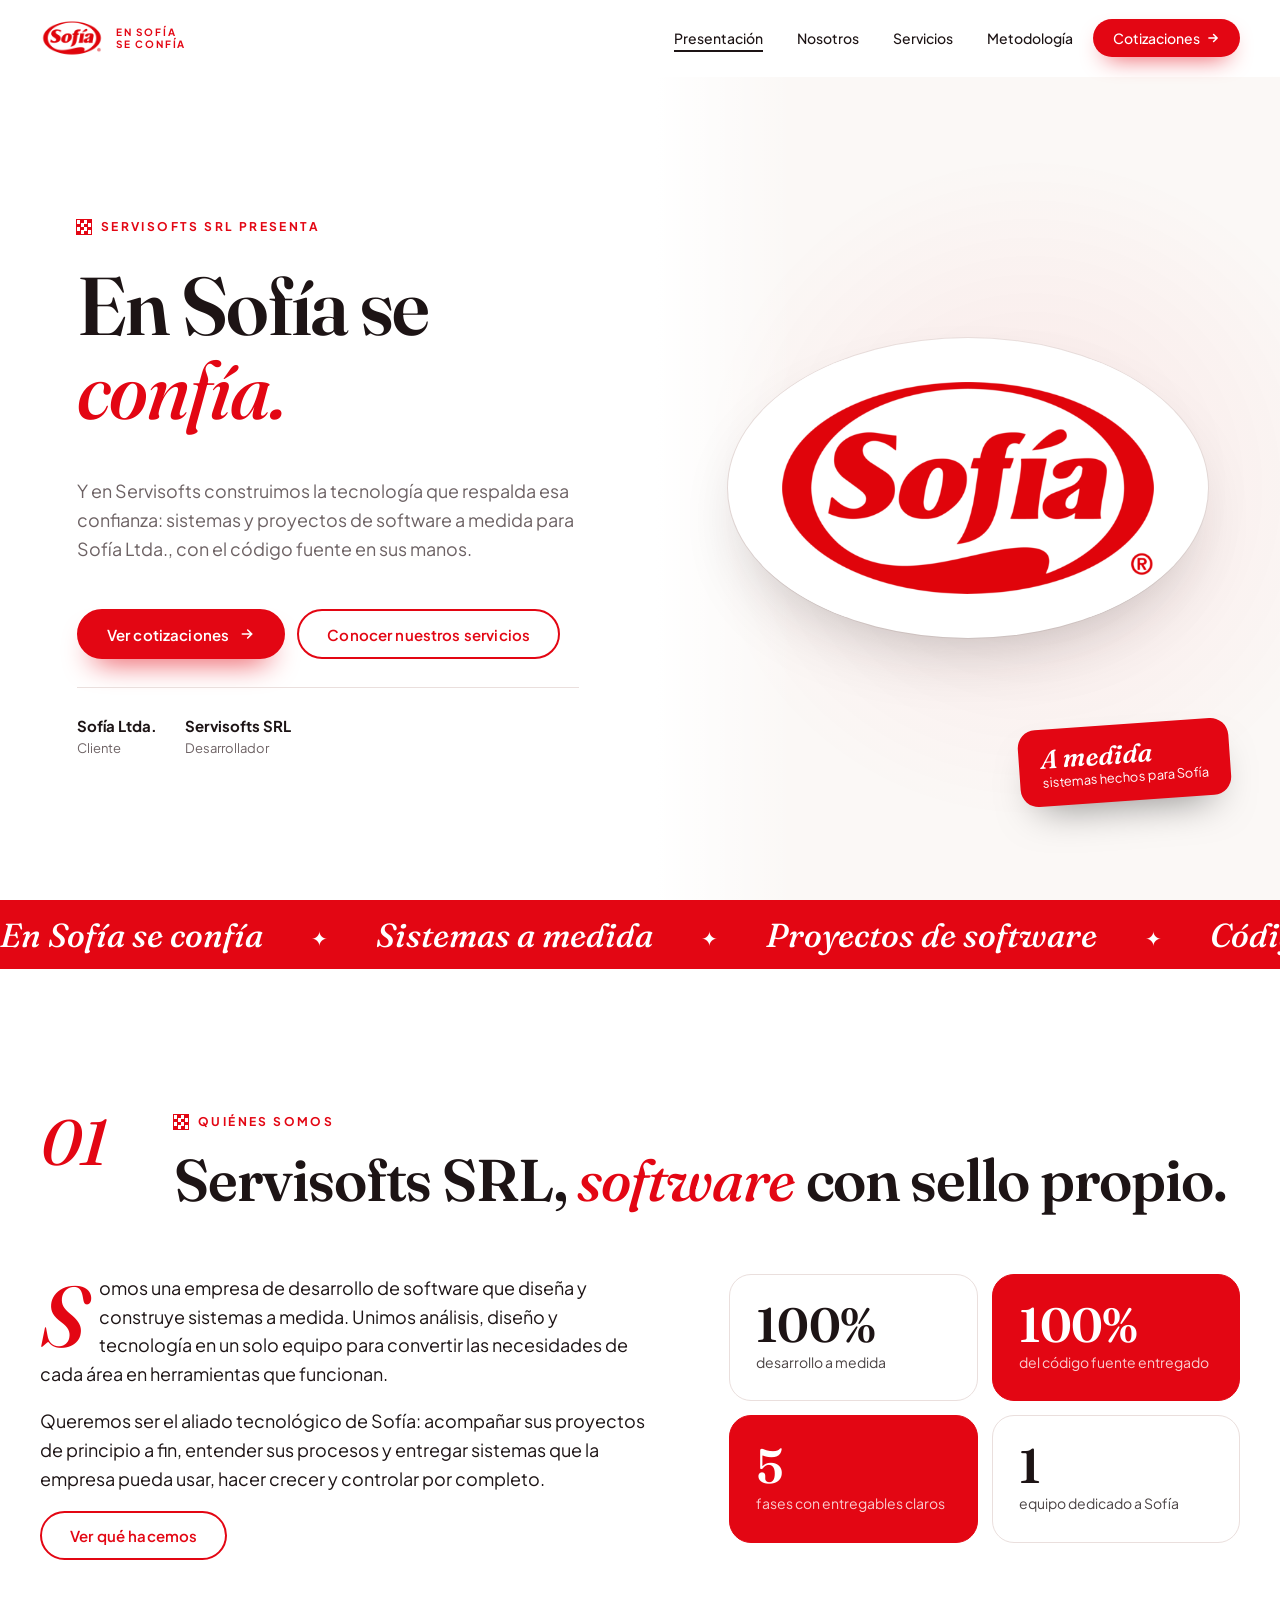
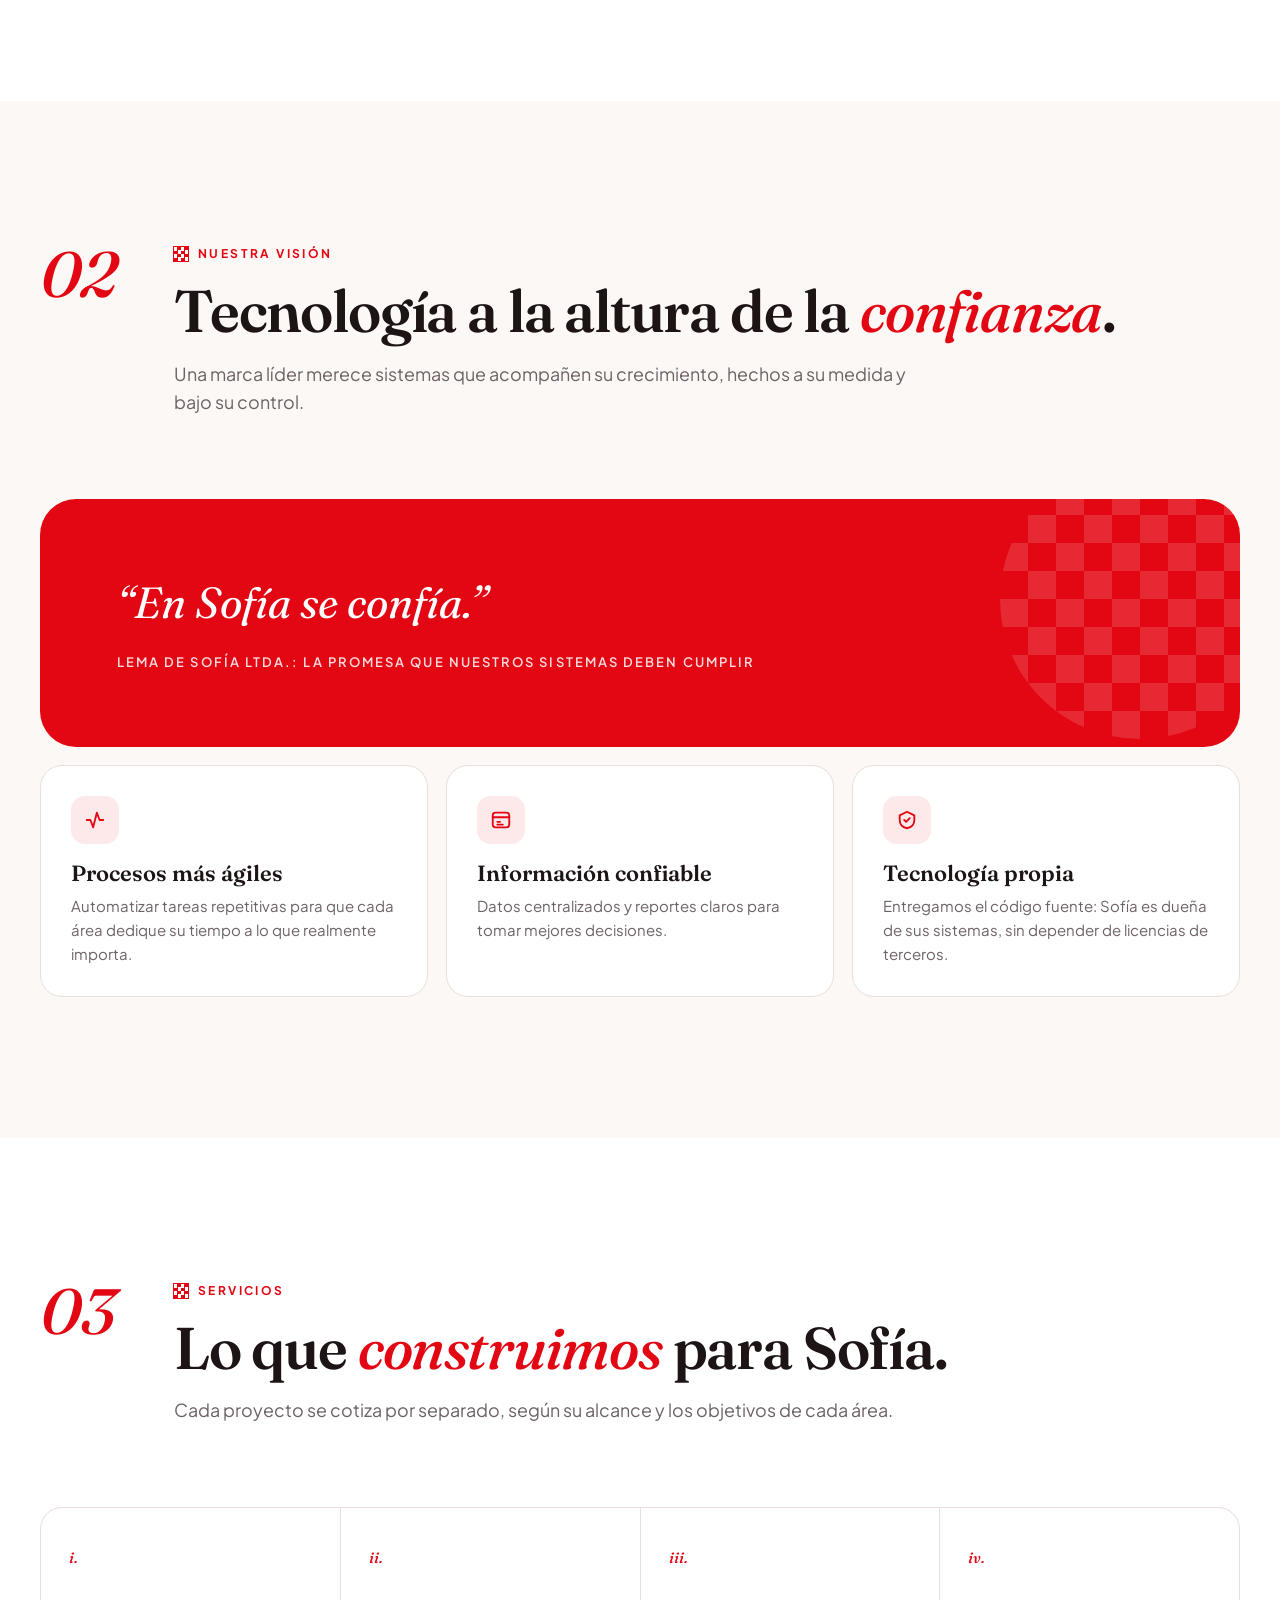
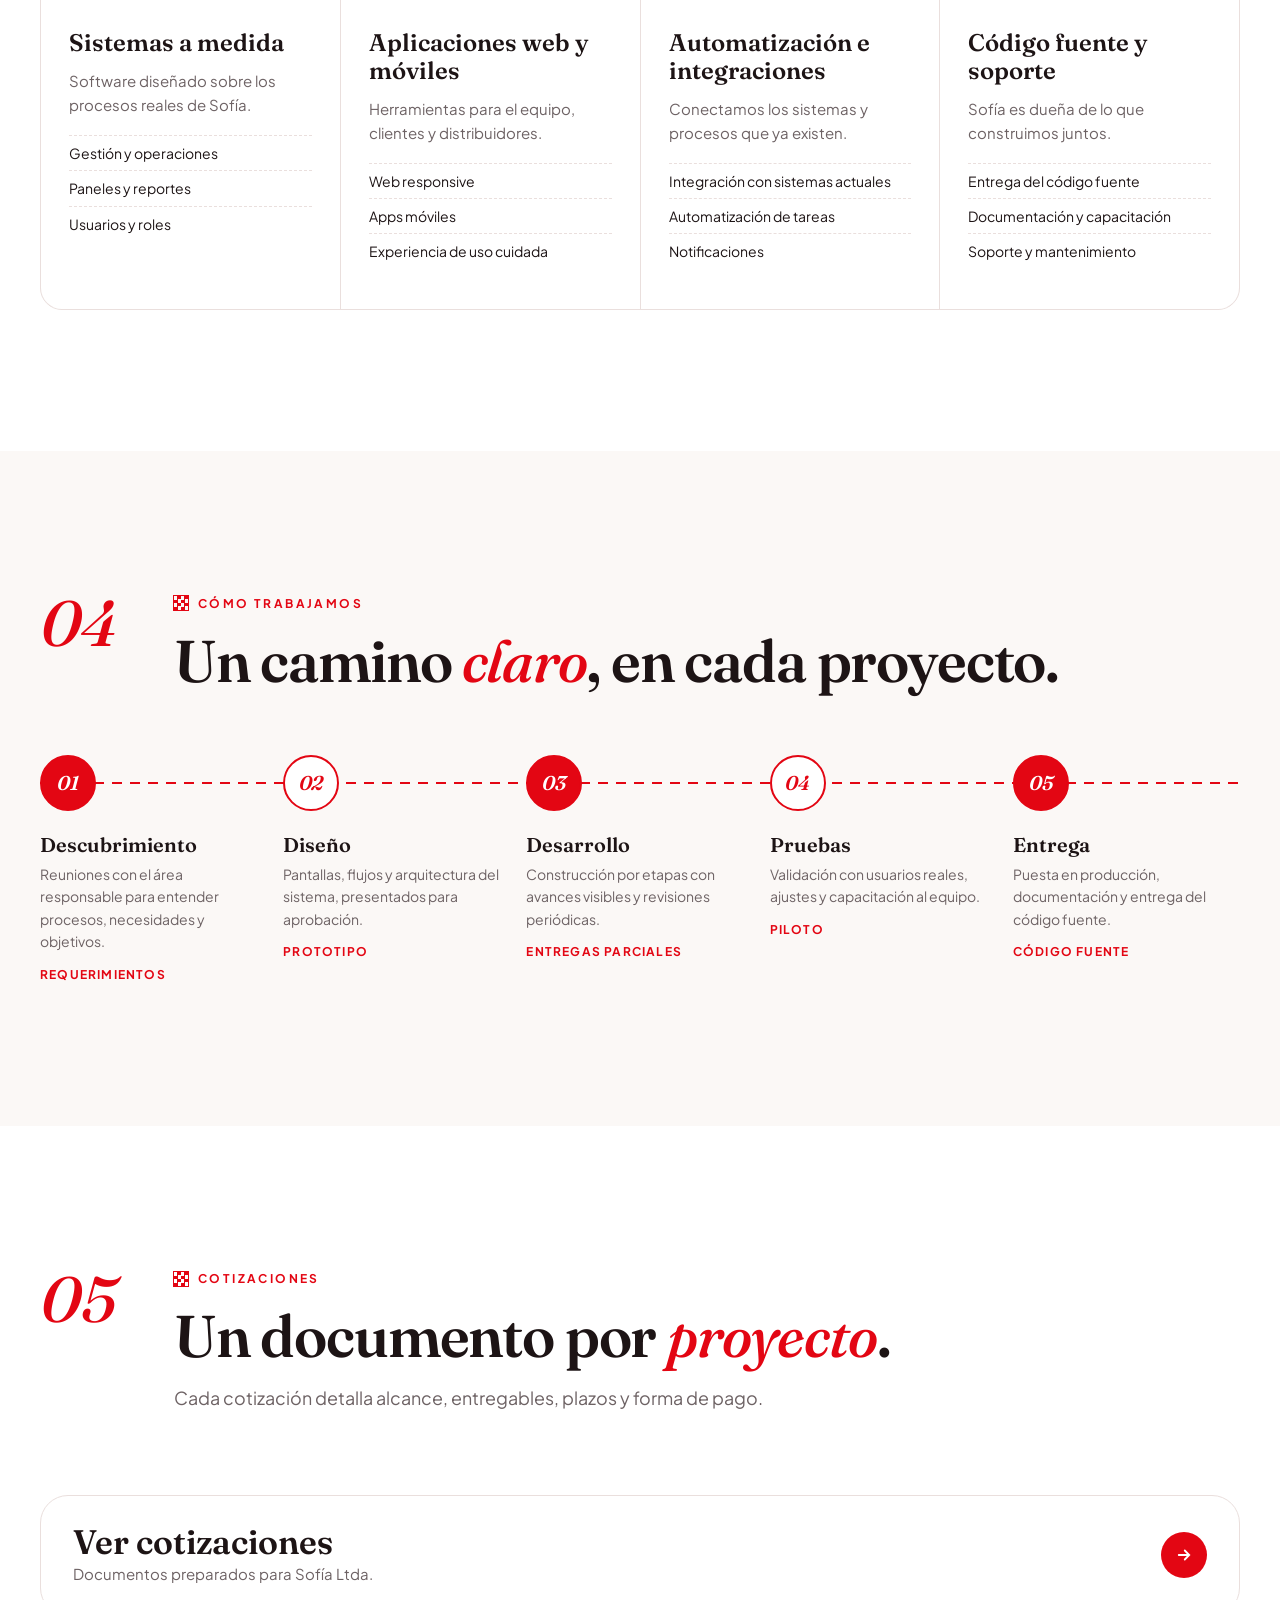
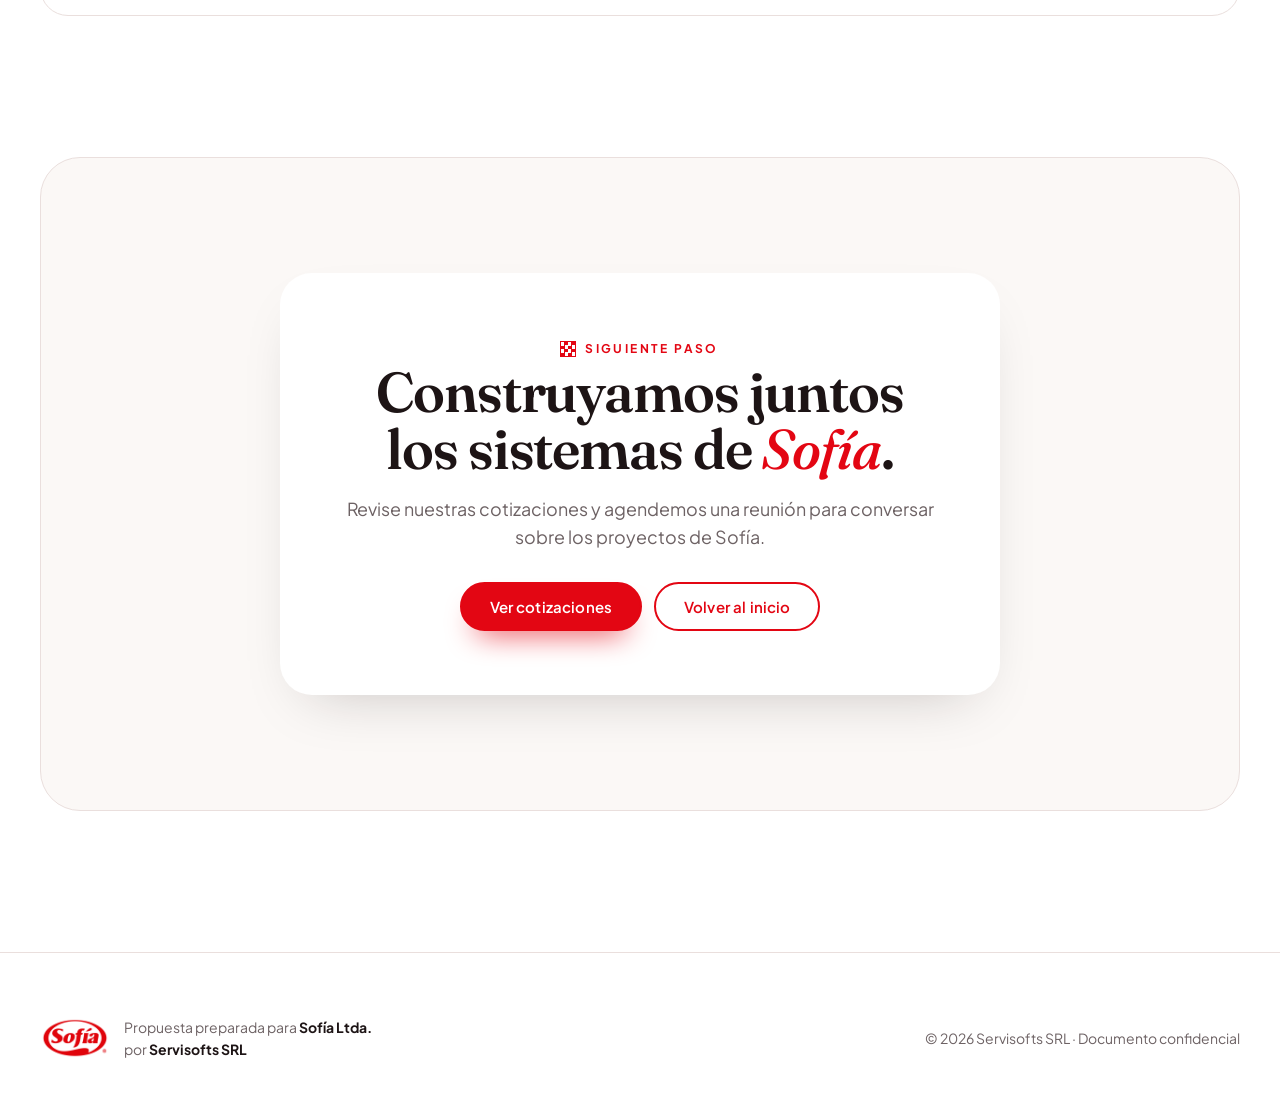
==== commit f07c3b7d: "cambios" ====
--- a/index.html
+++ b/index.html
@@ -10,7 +10,7 @@
   <link rel="preconnect" href="https://fonts.googleapis.com">
   <link rel="preconnect" href="https://fonts.gstatic.com" crossorigin>
   <link href="https://fonts.googleapis.com/css2?family=Fraunces:ital,opsz,wght@0,9..144,400..700;1,9..144,400..700&family=Plus+Jakarta+Sans:wght@400;500;600;700&display=swap" rel="stylesheet">
-  <link rel="stylesheet" href="style.css">
+  <link rel="stylesheet" href="style.css?v=20261006">
 </head>
 <body>
 
@@ -63,7 +63,7 @@
         </div>
       </div>
 
-      <div class="hero__art checker checker--drift" aria-hidden="true">
+      <div class="hero__art" aria-hidden="true">
         <div class="hero__oval"><img src="image/logo.png" alt=""></div>
         <div class="hero__badge"><b>A medida</b>sistemas hechos para Sofía</div>
       </div>
@@ -225,7 +225,7 @@
     <!-- ============ CTA ============ -->
     <section class="section" style="padding-top:0">
       <div class="wrap">
-        <div class="cta checker checker--drift reveal">
+        <div class="cta reveal">
           <div class="cta__panel">
             <span class="eyebrow">Siguiente paso</span>
             <h2 class="display">Construyamos juntos los sistemas de <em>Sofía</em>.</h2>
@@ -251,6 +251,6 @@
     </div>
   </footer>
 
-  <script src="index.js"></script>
+  <script src="index.js?v=20260929"></script>
 </body>
 </html>
--- a/style.css
+++ b/style.css
@@ -25,9 +25,12 @@
 
 html { scroll-behavior: smooth; scroll-padding-top: 90px; }
 
+html { overflow-x: hidden; overflow-x: clip; }
+
 body {
   margin: 0;
   overflow-x: hidden;
+  overflow-x: clip;
   font-family: var(--sans);
   color: var(--ink);
   background: var(--white);
@@ -274,7 +277,12 @@
 .hero__meta b { display: block; color: var(--ink); font-size: 15px; }
 .hero__actions { display: flex; flex-wrap: wrap; gap: 12px; }
 
-.hero__art { position: relative; --check: 88px; }
+.hero__art {
+  position: relative;
+  background:
+    radial-gradient(circle at 60% 50%, rgba(227, 6, 19, .07), transparent 60%),
+    var(--paper);
+}
 .hero__art::after {
   content: "";
   position: absolute;
@@ -293,7 +301,7 @@
   place-items: center;
   background: var(--white);
   border-radius: 50%;
-  box-shadow: 0 40px 80px -30px rgba(122, 0, 8, .6), 0 0 0 10px rgba(255, 255, 255, .5);
+  box-shadow: 0 30px 70px -30px rgba(29, 20, 21, .3), 0 0 0 1px var(--line);
   z-index: 1;
   overflow: hidden;
   animation: float 7s ease-in-out infinite;
@@ -551,7 +559,8 @@
   border-radius: 40px;
   overflow: hidden;
   text-align: center;
-  --check: 64px;
+  background: var(--paper);
+  border: 1px solid var(--line);
 }
 .cta__panel {
   position: relative;
@@ -560,7 +569,7 @@
   padding: clamp(36px, 6vw, 64px);
   background: var(--white);
   border-radius: 32px;
-  box-shadow: 0 40px 80px -30px rgba(122, 0, 8, .6);
+  box-shadow: 0 24px 60px -30px rgba(29, 20, 21, .25);
 }
 .cta__panel h2 { font-size: clamp(32px, 4.4vw, 56px); }
 .cta__panel .lead { margin: 18px auto 30px; }
@@ -595,11 +604,11 @@
 /* Documento de cotización */
 .doc {
   display: grid;
-  grid-template-columns: 1fr 340px;
+  grid-template-columns: minmax(0, 1fr) 340px;
   gap: 30px;
   align-items: start;
 }
-.doc__main { display: grid; gap: 24px; }
+.doc__main { display: grid; grid-template-columns: minmax(0, 1fr); gap: 24px; }
 .card {
   padding: clamp(24px, 4vw, 40px);
   background: var(--white);
@@ -659,6 +668,7 @@
 .summary__body { padding: 24px 30px 30px; display: grid; gap: 12px; font-size: 14px; }
 .summary__row { display: flex; justify-content: space-between; gap: 10px; }
 .summary__row span:last-child { font-weight: 600; font-variant-numeric: tabular-nums; }
+.summary__row small { display: block; font-size: 12px; font-weight: 400; color: var(--muted); }
 .summary__row--monthly { flex-direction: column; gap: 2px; padding: 12px 14px; border-radius: 12px; background: #fde9ea; color: var(--red-ink); }
 .summary__row--monthly small { display: block; font-size: 12px; opacity: .75; }
 .summary__row--monthly span:last-child { font: 600 20px var(--display); }
@@ -667,7 +677,7 @@
 .summary__body .btn { justify-content: center; }
 .summary__note { font-size: 12px; color: var(--muted); margin: 0; }
 
-.payments { display: grid; grid-template-columns: repeat(3, 1fr); gap: 14px; }
+.payments { display: grid; grid-template-columns: repeat(auto-fit, minmax(150px, 1fr)); gap: 14px; }
 .payment { padding: 22px; border-radius: 18px; border: 1px solid var(--line); }
 .payment b { display: block; font: 600 34px/1 var(--display); color: var(--red); }
 .payment span { font-size: 14px; color: var(--muted); }
@@ -675,6 +685,48 @@
 .sign { display: grid; grid-template-columns: 1fr 1fr; gap: 30px; margin-top: 30px; }
 .sign div { padding-top: 60px; border-top: 1px solid var(--ink); font-size: 13px; color: var(--muted); }
 .sign b { display: block; color: var(--ink); font-size: 15px; }
+
+/* ---------- Dashboards de KPIs ---------- */
+.kpis { display: grid; grid-template-columns: repeat(2, minmax(0, 1fr)); gap: 12px; margin-top: 20px; }
+.kpi { padding: 18px 20px; border-radius: 18px; border: 1px solid var(--line); }
+.kpi:nth-child(1), .kpi:nth-child(4) { background: var(--paper); }
+.kpi__head { display: flex; align-items: center; gap: 12px; margin-bottom: 10px; }
+.kpi__head b { font: 600 20px var(--display); }
+.kpi__icon { width: 40px; height: 40px; display: grid; place-items: center; border-radius: 12px; background: var(--red); color: var(--white); }
+.kpi ul { margin: 0; padding: 0; list-style: none; display: grid; gap: 6px; font-size: 14px; }
+.kpi li { position: relative; padding-left: 16px; }
+.kpi li::before { content: ""; position: absolute; left: 0; top: .6em; width: 7px; height: 7px; background: var(--red); border-radius: 2px; }
+.kpis__foot { display: flex; flex-wrap: wrap; gap: 8px; margin-top: 14px; }
+.kpis__foot span { padding: 6px 12px; border-radius: var(--pill); background: #fde9ea; color: var(--red); font-size: 12px; font-weight: 700; }
+@media (max-width: 640px) { .kpis { grid-template-columns: minmax(0, 1fr); } }
+
+/* ---------- Tecnologías ---------- */
+.stack { display: grid; grid-template-columns: repeat(3, minmax(0, 1fr)); gap: 10px; margin-top: 20px; }
+@media (max-width: 640px) { .stack { grid-template-columns: repeat(2, minmax(0, 1fr)); } }
+.stack__item {
+  position: relative;
+  display: grid;
+  gap: 4px;
+  align-content: start;
+  padding: 16px 14px;
+  border-radius: 18px;
+  border: 1px solid var(--line);
+  background: var(--white);
+}
+.stack__tag { font-size: 11px; font-weight: 700; letter-spacing: .14em; text-transform: uppercase; color: var(--muted); }
+.stack__item b { font: 600 20px/1.15 var(--display); }
+.stack__item small { font-size: 13px; color: var(--muted); line-height: 1.4; }
+.stack__item em {
+  justify-self: start;
+  margin-top: 8px;
+  padding: 4px 10px;
+  border-radius: var(--pill);
+  background: var(--red);
+  color: var(--white);
+  font: 700 11px var(--sans);
+  letter-spacing: .08em;
+  text-transform: uppercase;
+}
 
 /* ---------- Casos reales: audios y chats ---------- */
 .card__lead { color: var(--muted); max-width: 62ch; }
@@ -755,10 +807,61 @@
 
 @media (max-width: 560px) {
   .audio { grid-template-columns: minmax(0, 1fr); gap: 8px; }
-  .chat__stats { grid-template-columns: minmax(0, 1fr); }
   .chat { padding: 12px; }
   .chat__msg { max-width: 90%; }
 }
+
+/* ---------- Costo mensual de operación ---------- */
+.notice {
+  display: grid;
+  grid-template-columns: 22px minmax(0, 1fr);
+  gap: 12px;
+  margin-top: 16px;
+  padding: 16px 18px;
+  border-radius: 16px;
+  background: #fde9ea;
+  border-left: 4px solid var(--red);
+  color: var(--red-ink);
+  font-size: 14px;
+  line-height: 1.5;
+}
+.notice__icon { color: var(--red); }
+.notice b { color: var(--red); }
+
+.opex { display: grid; grid-template-columns: minmax(0, 1fr) minmax(0, 1.2fr); gap: 20px; margin: 22px 0 24px; }
+.opex__inputs { display: grid; gap: 14px; align-content: start; }
+.opex fieldset { margin: 0; padding: 16px 18px 6px; border: 1px solid var(--line); border-radius: 18px; }
+.opex legend { padding: 0 6px; font-size: 12px; font-weight: 700; letter-spacing: .14em; text-transform: uppercase; color: var(--red); }
+.opex label { display: grid; gap: 4px; margin-bottom: 12px; font-size: 13px; font-weight: 600; }
+.opex label small { font-weight: 400; color: var(--muted); margin-top: -4px; }
+.opex input,
+.opex select {
+  width: 100%;
+  padding: 10px 12px;
+  font: 600 16px var(--sans);
+  color: var(--ink);
+  background: var(--paper);
+  border: 1px solid var(--line);
+  border-radius: 10px;
+}
+.opex select { appearance: auto; font-size: 15px; }
+.opex input:focus,
+.opex select:focus { outline: 2px solid var(--red); outline-offset: 1px; background: var(--white); }
+.opex__results { display: grid; gap: 14px; align-content: start; }
+.opex__block { display: grid; gap: 10px; padding: 18px 20px; border-radius: 18px; background: var(--paper); font-size: 14px; }
+.opex__block h3 { margin: 0 0 4px; font: 600 18px var(--display); }
+.opex__block small { display: block; font-size: 12px; color: var(--muted); }
+.opex__sub { padding-top: 10px; border-top: 1px dashed var(--line); font-weight: 700; }
+.opex__total { padding: 20px; border-radius: 18px; background: var(--red); color: var(--white); }
+.opex__total small { font-size: 11px; font-weight: 700; letter-spacing: .16em; text-transform: uppercase; opacity: .85; }
+.opex__total b { display: block; font: 600 34px/1.15 var(--display); margin: 4px 0 2px; }
+.opex__total span { font-size: 13px; opacity: .85; }
+table.rates { width: 100%; border-collapse: collapse; font-size: 14px; }
+.rates th { text-align: left; font-size: 11px; letter-spacing: .14em; text-transform: uppercase; color: var(--muted); padding: 10px 8px; border-bottom: 2px solid var(--red); }
+.rates td { padding: 12px 8px; border-bottom: 1px solid var(--line); vertical-align: top; }
+.rates td small { display: block; font-size: 12px; color: var(--muted); }
+.rates .num { text-align: right; white-space: nowrap; font-variant-numeric: tabular-nums; }
+@media (max-width: 860px) { .opex { grid-template-columns: minmax(0, 1fr); } }
 
 /* ---------- Animación de entrada ---------- */
 .reveal { opacity: 0; transform: translateY(28px); transition: opacity .9s var(--ease), transform .9s var(--ease); }
@@ -781,7 +884,7 @@
   .step h3 { margin-top: 4px; }
   .step > :not(.step__dot) { grid-column: 2; }
   .step__dot { grid-row: span 3; }
-  .doc { grid-template-columns: 1fr; }
+  .doc { grid-template-columns: minmax(0, 1fr); }
   .summary { position: static; }
 }
 
@@ -825,6 +928,46 @@
   .hero__badge { right: 16px; bottom: 16px; }
 }
 
+/* Cotización en móvil: tabla apilada y bloques compactos */
+@media (max-width: 640px) {
+  .card { padding: 22px 18px; border-radius: 22px; }
+  .card h2 { font-size: 24px; }
+  .doc__meta { grid-template-columns: 1fr 1fr; gap: 10px; }
+  .doc__meta div { padding: 12px 14px; }
+  .doc__meta b { font-size: 14px; }
+
+  .table-wrap { overflow: visible; margin: 0; }
+  table.items { min-width: 0; }
+  .items thead { display: none; }
+  .items, .items tbody { display: block; }
+  .items tr {
+    display: grid;
+    grid-template-columns: minmax(0, 1fr) auto;
+    column-gap: 12px;
+    padding: 14px 0;
+    border-bottom: 1px solid var(--line);
+  }
+  .items td { padding: 0; border: 0; }
+  .items td:first-child { grid-column: 1 / -1; margin-bottom: 6px; }
+  .items td:nth-child(2) { font-size: 13px; color: var(--muted); }
+  .items td.num { font-weight: 600; }
+
+  .payments { gap: 10px; }
+  .payment { padding: 16px 18px; }
+  .payment b { font-size: 28px; }
+
+  .chat__stats { grid-template-columns: repeat(3, minmax(0, 1fr)); gap: 6px; }
+  .chat__stats div { padding: 10px; }
+  .chat__stats b { font-size: 16px; }
+  .chat__stats span { font-size: 11px; line-height: 1.3; display: block; }
+  .chat { max-height: 480px; }
+
+  .summary__head { padding: 22px 20px; }
+  .summary__body { padding: 20px; }
+  .page-hero { padding-top: 124px; }
+  .page-hero__strip { left: 0; right: 0; bottom: auto; top: 76px; width: auto; height: 24px; opacity: 1; --check: 12px; mask-image: none; -webkit-mask-image: none; }
+}
+
 /* ---------- Impresión (cotizaciones a PDF) ---------- */
 @media print {
   .chat { max-height: none; overflow: visible; }
@@ -833,7 +976,7 @@
   .nav, .footer, .no-print, .page-hero__strip { display: none !important; }
   .page-hero { padding: 0 0 20px; }
   .section { padding-block: 10px; }
-  .doc { grid-template-columns: 1fr; }
+  .doc { grid-template-columns: minmax(0, 1fr); }
   .summary { position: static; }
   .card { break-inside: avoid; border-color: #ddd; }
   .reveal { opacity: 1; transform: none; }
